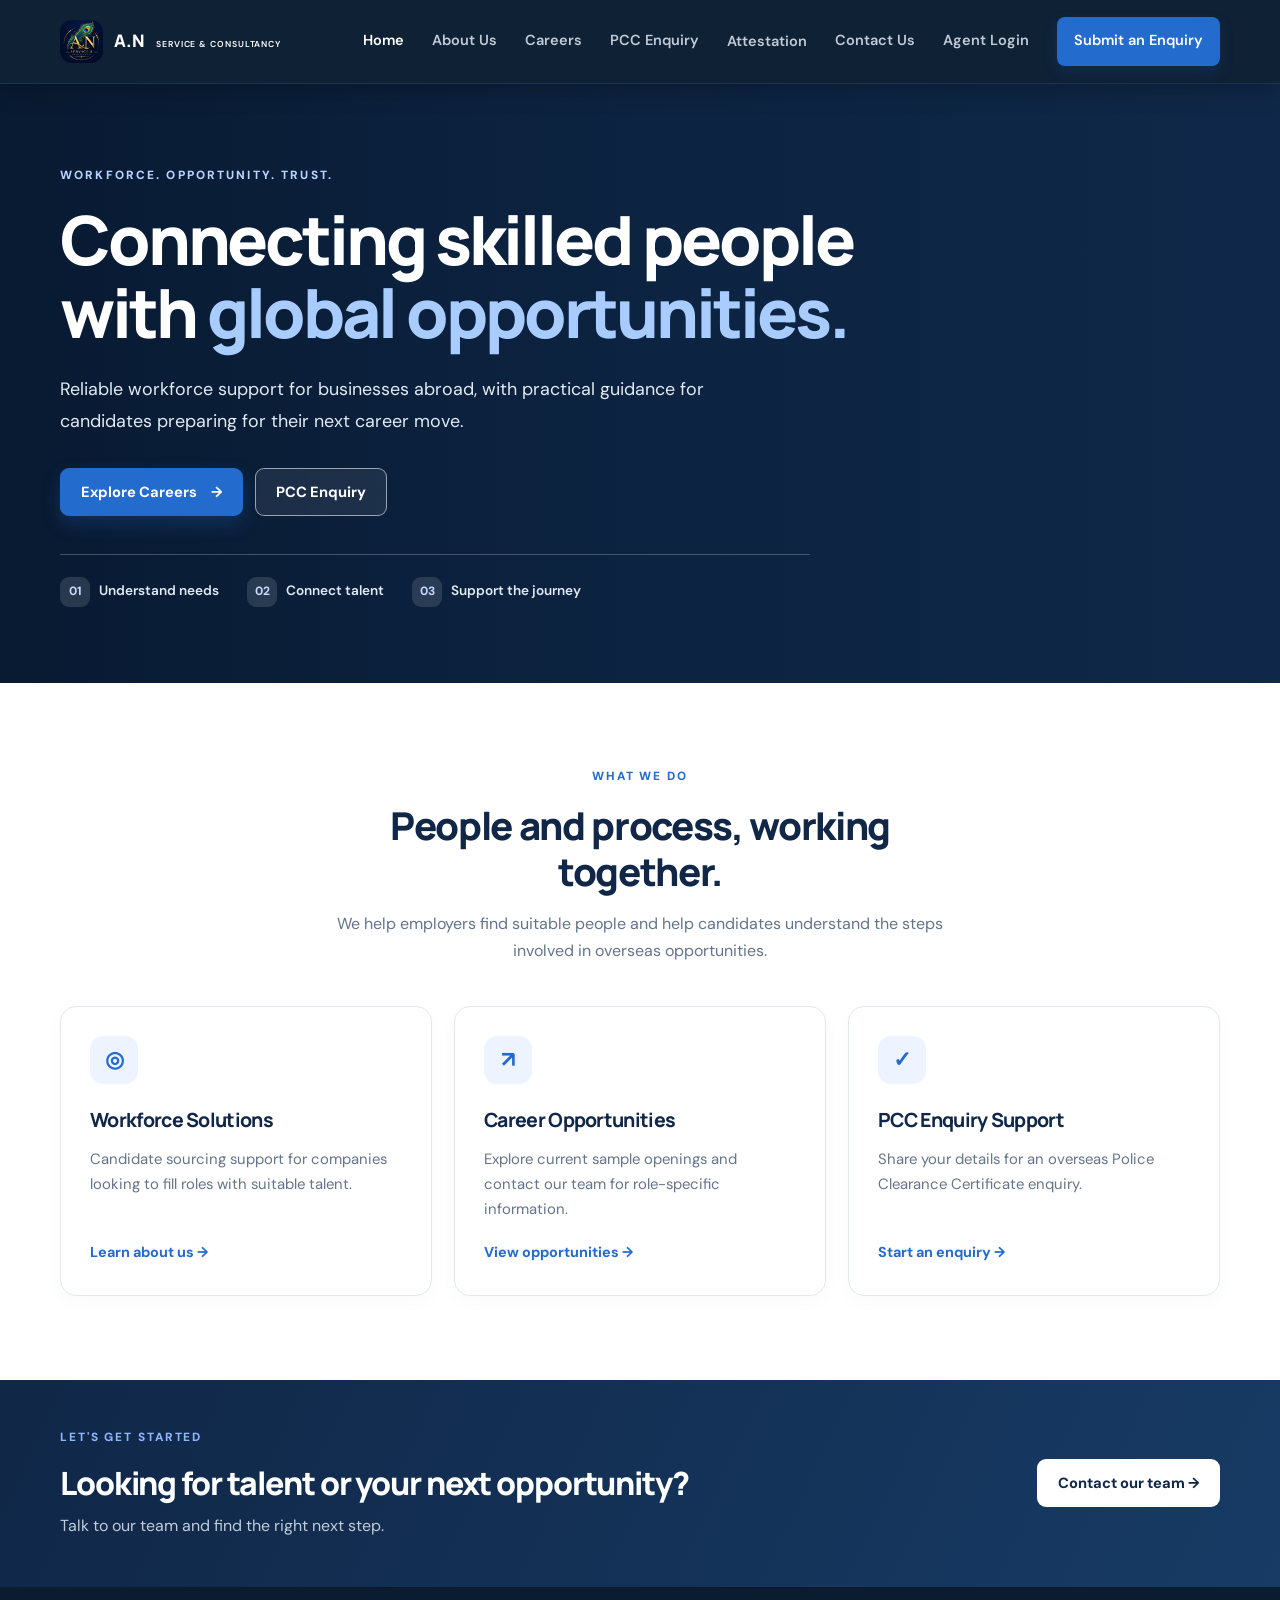
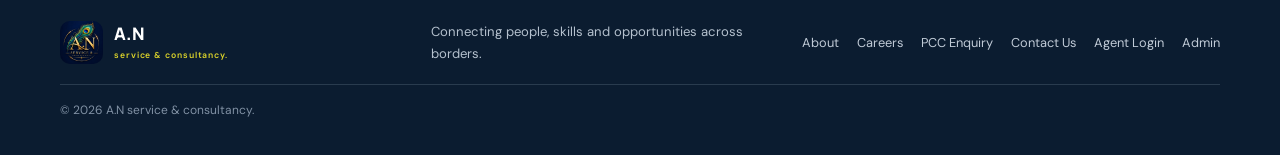
==== index.html @ 11114bfd "first commit for demo model" ====
<!DOCTYPE html>
<html lang="en">

<head>
  <meta charset="UTF-8">
  <meta name="viewport" content="width=device-width, initial-scale=1">
  <title>A.N Resources | Workforce Solutions</title>
  <link rel="stylesheet" href="css/style.css">
  <script src="js/script.js" defer></script>
</head>

<body>
  <header class="site-header">
    <div class="container nav-wrap">
      <a class="brand" href="index.html">
        <img class="brand-mark" src="css/logo.png" alt="A.N Resources logo">
        <span>A.N</span><span class="brand-sub">SERVICE &amp; CONSULTANCY</span>
      </a>
      <button class="menu-toggle" aria-label="Toggle navigation" aria-expanded="false">☰</button>
      <nav class="nav"><a class="active" href="index.html">Home</a><a href="about.html">About Us</a><a
          href="careers.html">Careers</a><a href="pcc.html">PCC Enquiry</a>
        <div class="nav-mega-wrap"><button class="nav-mega-trigger" type="button" aria-expanded="false">Attestation
            <!-- <span aria-hidden="true">⌄</span> -->
          </button>
          <div class="nav-mega" hidden>
            <div class="mega-feature">
              <p class="eyebrow">ATTESTATION</p>
              <h3>Certificate attestation</h3>
              <p>Find the right route for your certificate, destination country and document type.</p><a
                class="mega-cta" href="contact-us.html">Start my enquiry →</a>
            </div>
            <div class="mega-column">
              <h4>BY OFFICE</h4><a href="contact-us.html">HRD attestation<small>Educational certificates</small></a><a
                href="contact-us.html">Home attestation<small>Personal documents</small></a><a
                href="contact-us.html">SDM and notary<small>The other state route</small></a><a
                href="contact-us.html">MEA attestation<small>After the state step</small></a><a
                href="contact-us.html">Apostille<small>Apostille Convention countries</small></a><a
                href="contact-us.html">MOFA attestation<small>The last stamp, in the country</small></a><a
                href="contact-us.html">Equivalency and Saudi QVP<small>UAE, Oman, Saudi Arabia</small></a>
            </div>
            <div class="mega-column mega-countries">
              <h4>BY COUNTRY</h4>
              <div class="mega-country-grid"><a href="contact-us.html">🇦🇪 UAE</a><a href="contact-us.html">🇴🇲
                  Oman</a><a href="contact-us.html">🇶🇦 Qatar</a><a href="contact-us.html">🇲🇾 Malaysia</a><a
                  href="contact-us.html">🇰🇼 Kuwait</a><a href="contact-us.html">🇪🇬 Egypt</a><a
                  href="contact-us.html">🇧🇭 Bahrain</a><a href="contact-us.html">🇱🇾 Libya</a><a
                  href="contact-us.html">🇸🇦 Saudi Arabia</a><a href="contact-us.html">🇨🇳 China</a></div>
            </div>
            <div class="mega-column">
              <h4>BY DOCUMENT</h4><a href="contact-us.html">Marriage certificate<small>Spouse and family
                  visas</small></a><a href="contact-us.html">Birth certificate<small>Child’s visa or
                  school</small></a><a href="contact-us.html">Experience certificate<small>Jobs abroad, healthcare
                  too</small></a><a href="contact-us.html">Commercial documents<small>Chamber of Commerce
                  first</small></a>
              <h4 class="mega-subhead">EVERY OTHER COUNTRY</h4><a href="contact-us.html">Find the route for your
                country</a>
              <h4 class="mega-subhead">TRANSLATION</h4><a href="contact-us.html">Certified translation</a><a
                href="contact-us.html">Arabic translation</a><a href="contact-us.html">Malayalam translation</a>
            </div>
          </div>
        </div><a href="contact-us.html">Contact Us</a><a href="agent-login.html">Agent Login</a><a class="nav-cta"
          href="pcc.html">Submit an Enquiry</a>
      </nav>
    </div>
  </header>
  <main>
    <section class="hero hero-photo">
      <div class="container hero-photo-content">
        <p class="eyebrow">WORKFORCE. OPPORTUNITY. TRUST.</p>
        <h1>Connecting skilled people with <span>global opportunities.</span></h1>
        <p class="lead">Reliable workforce support for businesses abroad, with practical guidance for candidates
          preparing for their next career move.</p>
        <div class="hero-actions"><a class="btn btn-primary" href="careers.html">Explore Careers <span>→</span></a><a
            class="btn btn-glass" href="pcc.html">PCC Enquiry</a></div>
        <div class="hero-proof"><span><b>01</b> Understand needs</span><span><b>02</b> Connect
            talent</span><span><b>03</b> Support the journey</span></div>
      </div>
    </section>
    <section class="section">
      <div class="container">
        <div class="section-heading">
          <p class="eyebrow">WHAT WE DO</p>
          <h2>People and process, working together.</h2>
          <p>We help employers find suitable people and help candidates understand the steps involved in overseas
            opportunities.</p>
        </div>
        <div class="feature-grid">
          <article class="feature-card">
            <div class="feature-icon">◎</div>
            <h3>Workforce Solutions</h3>
            <p>Candidate sourcing support for companies looking to fill roles with suitable talent.</p><a
              href="about.html" class="text-link">Learn about us →</a>
          </article>
          <article class="feature-card">
            <div class="feature-icon">↗</div>
            <h3>Career Opportunities</h3>
            <p>Explore current sample openings and contact our team for role-specific information.</p><a
              href="careers.html" class="text-link">View opportunities →</a>
          </article>
          <article class="feature-card">
            <div class="feature-icon">✓</div>
            <h3>PCC Enquiry Support</h3>
            <p>Share your details for an overseas Police Clearance Certificate enquiry.</p><a href="pcc.html"
              class="text-link">Start an enquiry →</a>
          </article>
        </div>
      </div>
    </section>
    <section class="cta-band">
      <div class="container cta-content">
        <div>
          <p class="eyebrow">LET'S GET STARTED</p>
          <h2>Looking for talent or your next opportunity?</h2>
          <p>Talk to our team and find the right next step.</p>
        </div><a class="btn btn-light" href="careers.html">Contact our team →</a>
      </div>
    </section>
  </main>
  <footer class="footer">
    <div class="container footer-grid">
      <a class="brand footer-brand" href="index.html">
        <img class="brand-mark" src="css/logo.png" alt="A.N Resources logo">
        <span>A.N<span class="brand-sub">service &amp; consultancy.</span></span>
      </a>
      <p>Connecting people, skills and opportunities across borders.</p>
      <div class="footer-links"><a href="about.html">About</a><a href="careers.html">Careers</a><a href="pcc.html">PCC
          Enquiry</a><a href="contact-us.html">Contact Us</a><a href="agent-login.html">Agent Login</a><a
          href="admin-login.html">Admin</a></div><small>© <span class="year"></span> A.N service &amp; consultancy.
      </small>
    </div>
  </footer>
</body>

</html>
---- css/style.css ----
@import url('https://fonts.googleapis.com/css2?family=DM+Sans:wght@400;500;600;700&family=Manrope:wght@400;500;600;700;800&display=swap');
    :root{--navy:#142b45;--blue:#2463eb;--blue-dark:#1749b6;--teal:#1d9c91;--ink:#182b40;--muted:#64748b;--line:#e2e8f0;--soft:#f5f8fc;--white:#fff;--shadow:0 18px 50px rgba(20,43,69,.08)}
    *{box-sizing:border-box}html{scroll-behavior:smooth}body{margin:0;font-family:'DM Sans',sans-serif;color:var(--ink);line-height:1.65;background:#fff}h1,h2,h3{font-family:Manrope,sans-serif;line-height:1.2;letter-spacing:-.035em;color:var(--navy);margin:0 0 16px}h1{font-size:clamp(2.5rem,5vw,4.25rem);font-weight:800}h2{font-size:clamp(1.8rem,3vw,2.65rem);font-weight:800}h3{font-size:1.22rem;font-weight:750}p{margin:0 0 16px}.container{width:min(1160px,calc(100% - 48px));margin:0 auto}.site-header{height:84px;border-bottom:1px solid #edf1f6;background:rgba(255,255,255,.96);position:sticky;top:0;z-index:20;backdrop-filter:blur(12px)}.nav-wrap{height:100%;display:flex;align-items:center;justify-content:space-between;gap:28px}.brand{display:flex;align-items:center;gap:11px;text-decoration:none;color:var(--navy);font-family:Manrope,sans-serif;font-size:1.08rem;font-weight:800;line-height:1.2;white-space:nowrap}.brand-mark{display:grid;place-items:center;width:43px;height:43px;background:var(--navy);color:#fff;border-radius:12px;font-size:.95rem;letter-spacing:-.05em}.brand-sub{display:block;font:600 .54rem 'DM Sans',sans-serif;letter-spacing:.105em;color:#ded52a;margin-top:4px}.nav{display:flex;align-items:center;gap:28px}.nav a,.back-link{font-size:.91rem;text-decoration:none;color:#526277;font-weight:600;transition:.2s}.nav a:hover,.nav a.active,.back-link:hover{color:var(--blue)}.nav .nav-cta{background:var(--blue);color:#fff;padding:12px 17px;border-radius:8px}.nav .nav-cta:hover{background:var(--blue-dark);color:#fff}.menu-toggle{display:none;border:0;background:transparent;font-size:1.6rem;color:var(--navy)}.hero{padding:78px 0 84px;background:radial-gradient(ellipse at 90% 15%,#e9f1ff 0,transparent 33%),linear-gradient(180deg,#fbfdff,#fff)}.hero-grid{display:grid;grid-template-columns:1.05fr .95fr;align-items:center;gap:65px}.eyebrow{color:var(--blue);font-size:.74rem;letter-spacing:.16em;font-weight:800;margin:0 0 17px}.hero h1 span{color:var(--blue)}.lead{font-size:1.12rem;line-height:1.8;color:#627286;max-width:610px}.hero-actions{display:flex;gap:12px;flex-wrap:wrap;margin:29px 0 35px}.btn{display:inline-flex;align-items:center;justify-content:center;gap:14px;padding:13px 20px;border:1px solid transparent;border-radius:8px;font:700 .92rem 'DM Sans',sans-serif;text-decoration:none;cursor:pointer;transition:transform .2s,background .2s}.btn:hover{transform:translateY(-2px)}.btn-primary{background:var(--blue);color:#fff;box-shadow:0 7px 16px #2463eb2b}.btn-primary:hover{background:var(--blue-dark)}.btn-outline{background:#fff;border-color:#d5dfeb;color:var(--navy)}.btn-outline:hover{border-color:var(--blue);color:var(--blue)}.btn-light{background:#fff;color:var(--navy)}.btn-small{padding:10px 13px;font-size:.83rem;white-space:nowrap}.btn-full{width:100%;margin-top:8px}.trust-row{display:flex;gap:28px;border-top:1px solid var(--line);padding-top:22px}.trust-row div{display:flex;flex-direction:column}.trust-row strong{font-size:.9rem;color:var(--navy)}.trust-row small{font-size:.78rem;color:#8794a5}.hero-art{position:relative;min-height:420px;display:grid;place-items:center;background:linear-gradient(135deg,#e9f0fb,#f5f8ff);border-radius:28px;overflow:hidden}.hero-art:before,.hero-art:after{content:"";position:absolute;border:1px solid #d2dff1;border-radius:50%;width:420px;height:420px}.hero-art:after{width:310px;height:310px}.card-main{position:relative;z-index:1;background:#fff;border:1px solid #ffffffb8;border-radius:18px;box-shadow:0 25px 70px #193c681a;width:min(330px,80%);padding:29px}.art-icon{display:grid;place-items:center;width:43px;height:43px;background:#e9f0ff;color:var(--blue);border-radius:12px;font-size:1.5rem;margin-bottom:27px}.card-main h2{font-size:1.65rem}.card-main p:not(.eyebrow){color:var(--muted);font-size:.9rem}.art-line{height:1px;background:var(--line);margin:22px 0}.art-stats{display:grid;grid-template-columns:repeat(3,1fr);gap:10px}.art-stats div{display:flex;flex-direction:column}.art-stats strong{font-size:1.05rem;color:var(--blue)}.art-stats small{font-size:.66rem;color:var(--muted);line-height:1.35}.floating-tag{position:absolute;z-index:2;bottom:38px;right:12px;background:#fff;padding:12px 16px;border-radius:10px;box-shadow:var(--shadow);font-size:.78rem;font-weight:700}.dot{display:inline-block;width:8px;height:8px;background:var(--teal);border-radius:50%;margin-right:7px}.section{padding:84px 0}.section-heading{text-align:center;max-width:660px;margin:0 auto 42px}.section-heading>p:last-child{color:var(--muted)}.feature-grid{display:grid;grid-template-columns:repeat(3,1fr);gap:22px}.feature-card{padding:29px;border:1px solid var(--line);border-radius:15px;background:#fff;transition:.25s}.feature-card:hover{transform:translateY(-4px);box-shadow:var(--shadow);border-color:#c9d8f2}.feature-icon{display:grid;place-items:center;width:48px;height:48px;border-radius:13px;background:#edf3ff;color:var(--blue);font-size:1.4rem;font-weight:700;margin-bottom:24px}.feature-card p{font-size:.93rem;color:var(--muted);min-height:76px}.text-link{color:var(--blue);font-size:.9rem;text-decoration:none;font-weight:700}.text-link:hover{text-decoration:underline}.cta-band{background:var(--navy);padding:48px 0;color:#fff}.cta-content{display:flex;align-items:center;justify-content:space-between;gap:30px}.cta-band h2{color:#fff;font-size:2rem;margin-bottom:10px}.cta-band p:not(.eyebrow){color:#c0ccda;margin-bottom:0}.cta-band .eyebrow{color:#8eb5ff}.footer{background:#0f2135;color:#b5c1ce;padding:34px 0}.footer-grid{display:grid;grid-template-columns:1fr 1fr auto;gap:20px;align-items:center}.footer-brand{color:#fff}.footer-brand .brand-sub{color:#ded52a}.footer-grid>p{font-size:.82rem;margin:0}.footer-links{display:flex;gap:18px}.footer-links a{font-size:.8rem;text-decoration:none;color:#c1cbd7}.footer-links a:hover{color:#fff}.footer-grid>small{grid-column:1/-1;border-top:1px solid #293b4e;padding-top:16px;font-size:.75rem;color:#8191a4}.page-hero{padding:68px 0 64px;background:linear-gradient(120deg,#f4f8ff,#fbfdff);border-bottom:1px solid #edf2f8}.page-hero h1{font-size:clamp(2.4rem,4vw,3.5rem);max-width:850px}.page-hero .lead{max-width:760px}.split-section{display:grid;grid-template-columns:.8fr 1.2fr;gap:80px;align-items:start}.split-section>div:last-child{color:var(--muted);font-size:1.03rem}.soft-bg{background:var(--soft)}.jobs-heading{display:flex;align-items:end;justify-content:space-between;gap:20px;margin-bottom:25px}.jobs-heading h2{margin-bottom:0}.muted{color:var(--muted)}.jobs-list{display:grid;gap:16px}.job-card{display:grid;grid-template-columns:58px 1fr auto;gap:22px;align-items:center;border:1px solid var(--line);border-radius:14px;padding:23px 25px}.job-symbol{display:grid;place-items:center;width:52px;height:52px;background:#edf3ff;border-radius:13px;color:var(--blue);font-size:1.4rem}.job-type{font-size:.69rem;font-weight:800;letter-spacing:.12em;color:var(--blue)}.job-info h3{margin:5px 0 8px}.job-info p{font-size:.9rem;color:var(--muted);margin-bottom:11px}.job-meta{display:flex;gap:18px;flex-wrap:wrap;font-size:.78rem;color:#77869a}.notice{background:#fff9e9;border:1px solid #f4e3b6;color:#79622b;border-radius:9px;padding:14px 17px;font-size:.85rem;margin-top:24px}.form-layout{display:grid;grid-template-columns:.72fr 1.28fr;gap:42px;align-items:start}.form-aside{padding:14px 8px 0 0}.form-aside h2{font-size:2rem}.form-aside>p:not(.eyebrow){color:var(--muted)}.aside-note{display:flex;gap:12px;background:#eef5ff;border-radius:10px;padding:15px;margin:27px 0}.aside-note>span{display:grid;place-items:center;flex:0 0 24px;height:24px;border-radius:50%;background:#d8e7ff;color:var(--blue);font-weight:800}.aside-note p{font-size:.82rem;color:#506a8a;margin:0}.aside-contact{display:flex;flex-direction:column;gap:5px;border-top:1px solid var(--line);padding-top:24px}.aside-contact small{font-size:.72rem;color:#8996a7}.aside-contact strong{color:var(--navy)}.aside-contact a{color:var(--blue);text-decoration:none;font-weight:700}.pcc-form,.login-card{background:#fff;border:1px solid var(--line);border-radius:16px;padding:30px;box-shadow:var(--shadow)}.form-title{padding-bottom:22px;border-bottom:1px solid var(--line);margin-bottom:24px}.form-title h2{font-size:1.65rem;margin-bottom:8px}.form-title p{color:var(--muted);margin:0;font-size:.9rem}.form-grid{display:grid;grid-template-columns:1fr 1fr;gap:21px 18px}.field{display:flex;flex-direction:column;gap:8px}.field.full{grid-column:1/-1}.field label{font-size:.84rem;font-weight:700;color:#30445c}.field input:not([type=radio]):not([type=checkbox]),.field select,.table-toolbar input{width:100%;padding:12px 13px;border:1px solid #dbe3ed;border-radius:8px;background:#fff;font:400 .9rem 'DM Sans',sans-serif;color:var(--ink);outline:none}.field input:focus,.field select:focus,.table-toolbar input:focus{border-color:var(--blue);box-shadow:0 0 0 3px #2463eb18}.field input::placeholder{color:#a2adbb}.radio-row{display:flex;gap:22px;padding:7px 0}.radio-label{display:flex;align-items:center;gap:8px;font-weight:500!important}.radio-label input,.check-label input{accent-color:var(--blue);width:16px;height:16px}.check-label{display:flex;align-items:flex-start;gap:10px;font-weight:500!important;line-height:1.5}.check-label input{flex:0 0 auto;margin-top:3px}.form-footer{border-top:1px solid var(--line);margin-top:26px;padding-top:22px;display:flex;align-items:center;justify-content:space-between;gap:20px}.form-footer p{font-size:.76rem;color:var(--muted);max-width:300px;margin:0}.form-message{margin-top:15px;font-size:.88rem;font-weight:700}.form-message.success{color:#147d61}.form-message.error{color:#b42318}.admin-page{background:#f6f8fc;min-height:100vh}.login-wrap{min-height:calc(100vh - 170px);display:grid;place-items:center;padding:48px 24px}.login-card{width:min(440px,100%);padding:35px}.login-icon{display:grid;place-items:center;width:50px;height:50px;background:#eaf1ff;color:var(--blue);border-radius:14px;font-size:1.5rem;margin-bottom:23px}.login-card h1{font-size:2rem;margin-bottom:8px}.login-card>.muted{font-size:.9rem;margin-bottom:25px}.login-card .field{margin-bottom:18px}.demo-credentials{margin-top:22px;padding:14px;background:#f5f8fc;border-radius:8px;font-size:.82rem;color:#53647a}.demo-credentials p{font-size:.75rem;margin:8px 0 0}.login-error{color:#b42318;font-size:.85rem}.dashboard-actions{display:flex;align-items:center;gap:20px}.dashboard-title{display:flex;justify-content:space-between;align-items:center;gap:20px;margin-bottom:28px}.dashboard-title h1{font-size:2.4rem;margin-bottom:8px}.dashboard-title p{margin-bottom:0}.stats-grid{display:grid;grid-template-columns:repeat(3,1fr);gap:17px;margin-bottom:25px}.stat-card{padding:22px;background:#fff;border:1px solid var(--line);border-radius:12px;display:flex;flex-direction:column;gap:7px}.stat-card span{font-size:.83rem;color:var(--muted)}.stat-card strong{font:800 2rem Manrope,sans-serif;color:var(--navy)}.table-card{background:#fff;border:1px solid var(--line);border-radius:13px;overflow:hidden}.table-toolbar{display:flex;justify-content:space-between;align-items:center;gap:20px;padding:20px 22px;border-bottom:1px solid var(--line)}.table-toolbar h2{font-size:1.2rem;margin:0}.table-toolbar input{max-width:310px}.table-scroll{overflow-x:auto}table{width:100%;border-collapse:collapse;white-space:nowrap}th,td{text-align:left;padding:14px 16px;border-bottom:1px solid #edf1f6;font-size:.8rem}th{background:#f8fafc;color:#63748a;font-size:.72rem;text-transform:uppercase;letter-spacing:.05em}td{color:#41536a}td strong{display:block;color:var(--navy)}td small{color:#8794a5}.status-pill{display:inline-block;border-radius:30px;padding:4px 9px;font-size:.72rem;font-weight:700;background:#eef8f4;color:#16805f}.status-pill.yes{background:#fff2e8;color:#a44c13}.empty-state{text-align:center;padding:45px 20px}.empty-state>div{font-size:2rem;color:#91a1b5}.empty-state h3{margin:8px 0}.empty-state p{font-size:.86rem;color:var(--muted)}.modal-backdrop{position:fixed;inset:0;z-index:50;background:#10253c80;display:grid;place-items:center;padding:20px}.modal-backdrop[hidden]{display:none}.detail-modal{width:min(600px,100%);max-height:85vh;overflow:auto;background:#fff;border-radius:15px;padding:25px;box-shadow:var(--shadow)}.modal-heading{display:flex;justify-content:space-between;align-items:center;border-bottom:1px solid var(--line);padding-bottom:17px}.modal-heading h2{font-size:1.35rem;margin:0}.icon-button{border:0;background:#f0f4f9;border-radius:8px;width:34px;height:34px;font-size:1.5rem;cursor:pointer}.detail-grid{display:grid;grid-template-columns:1fr 1fr;gap:16px;padding-top:20px}.detail-item small{display:block;color:#8491a3;font-size:.72rem;margin-bottom:4px}.detail-item strong{font-size:.9rem;overflow-wrap:anywhere}.empty-hidden{display:none}.admin-page .footer{padding:22px 0}.admin-page .footer-grid{display:block}.admin-page .footer-grid small{border:0;padding:0}.dashboard-page{background:#f6f8fc}.dashboard-page .section{padding:42px 0}.dashboard-page .notice{margin-bottom:0}.dashboard-page .footer-grid{display:block}.dashboard-page .footer-grid small{border:0;padding:0}
    @media(max-width:900px){.nav{gap:16px}.nav a{font-size:.83rem}.hero-grid{gap:30px}.trust-row{gap:16px}.form-layout{gap:25px}.footer-grid{grid-template-columns:1fr 1fr}.footer-links{grid-column:1/-1}.split-section{gap:35px}}
    @media(max-width:700px){.container{width:min(100% - 32px,560px)}.site-header{height:72px}.brand{font-size:.98rem}.brand-mark{width:39px;height:39px}.menu-toggle{display:block}.nav{display:none;position:absolute;top:71px;left:0;right:0;background:#fff;padding:16px 24px 22px;border-bottom:1px solid var(--line);box-shadow:0 12px 18px #142b4510;flex-direction:column;align-items:stretch;gap:0}.nav.open{display:flex}.nav a{padding:12px 4px}.nav .nav-cta{text-align:center;margin-top:8px}.hero{padding:52px 0}.hero-grid{grid-template-columns:1fr}.hero-art{min-height:380px}.hero h1{font-size:2.65rem}.trust-row{justify-content:space-between;gap:10px}.trust-row strong{font-size:.78rem}.trust-row small{font-size:.68rem}.section{padding:58px 0}.feature-grid{grid-template-columns:1fr}.feature-card p{min-height:0}.cta-content{align-items:flex-start;flex-direction:column}.cta-band h2{font-size:1.7rem}.footer-grid{grid-template-columns:1fr;gap:15px}.footer-links{grid-column:auto;flex-wrap:wrap}.footer-grid>small{grid-column:auto}.page-hero{padding:48px 0}.page-hero h1{font-size:2.45rem}.split-section{grid-template-columns:1fr;gap:12px}.jobs-heading{align-items:flex-start;flex-direction:column}.job-card{grid-template-columns:46px 1fr;gap:15px;padding:18px}.job-symbol{width:44px;height:44px}.job-card>.btn{grid-column:2;justify-self:start}.job-meta{gap:7px;flex-direction:column}.form-layout{grid-template-columns:1fr}.form-aside{padding:0}.pcc-form{padding:22px}.form-grid{grid-template-columns:1fr}.field.full{grid-column:auto}.form-footer{align-items:stretch;flex-direction:column}.form-footer .btn{width:100%}.dashboard-title{align-items:flex-start;flex-direction:column}.dashboard-title h1{font-size:2rem}.stats-grid{grid-template-columns:1fr}.table-toolbar{align-items:stretch;flex-direction:column}.table-toolbar input{max-width:none}.dashboard-actions{gap:10px}.detail-grid{grid-template-columns:1fr 1fr}}

    /* GulfBridge visual refresh: premium global recruitment theme */
    :root{--navy:#102747;--blue:#246bce;--blue-dark:#1855a8;--teal:#1b9a8b;--ink:#1b2d42;--muted:#64748b;--line:#e1e8f0;--soft:#f4f7fb;--shadow:0 18px 48px rgba(16,39,71,.09)}
    body{background:#fff;color:var(--ink)}
    .site-header{background:rgba(255,255,255,.97);box-shadow:0 5px 22px rgba(16,39,71,.035)}
    .brand-mark{background:linear-gradient(145deg,#102747,#1b4779);border-radius:11px;box-shadow:0 5px 12px rgba(16,39,71,.14)}
    .nav .nav-cta{box-shadow:0 6px 15px rgba(36,107,206,.16)}
    .btn{border-radius:9px}
    .btn-primary{background:var(--blue);box-shadow:0 8px 18px rgba(36,107,206,.24)}
    .btn-primary:hover{background:var(--blue-dark)}
    /* Home hero: photo only on the homepage, with a readable navy overlay */
    .hero-photo{position:relative;isolation:isolate;overflow:hidden;min-height:590px;display:flex;align-items:center;padding:82px 0 76px;background:#102747 url('https://images.unsplash.com/photo-1512453979798-5ea266f8880c?auto=format&fit=crop&w=2200&q=88') center 46%/cover no-repeat}
    .hero-photo:before{content:"";position:absolute;inset:0;z-index:-1;background:linear-gradient(90deg,rgba(8,25,48,.92) 0%,rgba(11,34,63,.82) 48%,rgba(13,42,76,.36) 100%)}
    .hero-photo-content{position:relative;z-index:1;max-width:1160px;color:#fff}
    .hero-photo .eyebrow{color:#b9d5ff;letter-spacing:.18em}
    .hero-photo h1{color:#fff;max-width:800px;font-size:clamp(2.8rem,5.3vw,4.6rem);line-height:1.08;letter-spacing:-.045em;margin-bottom:24px}
    .hero-photo h1 span{color:#a9ccff}
    .hero-photo .lead{color:#e2eaf5;max-width:670px;font-size:1.12rem}
    .hero-photo .hero-actions{margin:30px 0 38px}
    .btn-glass{background:rgba(255,255,255,.08);border-color:rgba(255,255,255,.55);color:#fff;backdrop-filter:blur(8px)}
    .btn-glass:hover{background:rgba(255,255,255,.16);color:#fff;border-color:#fff}
    .hero-proof{display:flex;gap:28px;flex-wrap:wrap;padding-top:22px;border-top:1px solid rgba(255,255,255,.23);max-width:750px}
    .hero-proof span{display:flex;align-items:center;gap:9px;color:#e2eaf5;font-size:.85rem;font-weight:600}
    .hero-proof b{display:grid;place-items:center;width:30px;height:30px;border-radius:9px;background:rgba(255,255,255,.13);color:#c6dcff;font-size:.75rem}
    /* Internal page banners remain calm and high contrast */
    .page-hero{background:linear-gradient(135deg,#f4f7fb 0%,#edf3fb 100%);border-bottom:1px solid #e6edf5}
    /* .page-hero:after{content:"";display:block;width:64px;height:4px;margin:25px auto 0 0;border-radius:99px} */
    .page-hero .lead{color:#5f6f83}
    /* About page image-led section */
    .about-intro{display:grid;grid-template-columns:1fr 1fr;align-items:center;gap:64px}
    .about-photo-wrap{position:relative;min-height:380px;border-radius:20px;overflow:hidden;background:linear-gradient(135deg,#dbe7f7,#edf3fb);box-shadow:var(--shadow)}
    .about-photo{display:block;width:100%;height:420px;object-fit:cover}
    .photo-caption{position:absolute;left:18px;right:18px;bottom:18px;display:flex;flex-direction:column;gap:2px;padding:16px 18px;border:1px solid rgba(255,255,255,.5);border-radius:12px;background:rgba(16,39,71,.86);color:#fff;backdrop-filter:blur(10px)}
    .photo-caption strong{font:700 1.08rem Manrope,sans-serif}.photo-caption span{font-size:.83rem;color:#d8e5f5}
    .about-copy>p:not(.eyebrow){color:var(--muted)}
    .about-copy h2{max-width:480px}
    /* Soft section rhythm and crisp white cards */
    .soft-bg{background:linear-gradient(180deg,#f4f7fb,#f8fafd)}
    .feature-card{border-radius:16px;box-shadow:0 6px 20px rgba(16,39,71,.025)}
    .feature-card:hover{box-shadow:0 18px 38px rgba(16,39,71,.09)}
    .cta-band{background:linear-gradient(115deg,#102747,#173b65)}
    .footer{background:#0b1c30}
    /* Careers contact panel: preserve the original 3-column job-card alignment */
    .job-card{grid-template-columns:58px minmax(0,1fr) auto;align-items:center;background:#fff;box-shadow:0 5px 18px rgba(16,39,71,.025);transition:border-color .2s,box-shadow .2s}
    .job-card:hover{border-color:#cad8e8;box-shadow:0 10px 25px rgba(16,39,71,.055)}
    .job-info{min-width:0}
    .contact-toggle{cursor:pointer;align-self:center;font:700 .83rem 'DM Sans',sans-serif}
    .job-contact-panel{grid-column:1/-1;width:100%;min-width:0;margin:0;padding:19px 21px;background:#f4f7fb;border:1px solid #dce6f2;border-radius:12px;box-sizing:border-box;animation:contactReveal .22s ease}
    .job-contact-panel[hidden]{display:none}
    .job-contact-panel h4{margin:0 0 10px;color:var(--navy);font:750 1rem Manrope,sans-serif}
    .job-contact-panel p{margin:7px 0;font-size:.88rem;color:#4f6075;overflow-wrap:anywhere}
    .job-contact-panel a{color:var(--blue);font-weight:600;text-decoration:none}
    .job-contact-panel a:hover{text-decoration:underline}
    @keyframes contactReveal{from{opacity:0;transform:translateY(-4px)}to{opacity:1;transform:translateY(0)}}
    /* PCC: keep the form quiet, readable and privacy-focused */
    .pcc-section{background:#f6f8fc}
    .pcc-form{box-shadow:0 16px 45px rgba(16,39,71,.07);border-radius:18px}
    .form-aside{position:relative}
    .aside-note{border:1px solid #dbe8f8;background:#eef5ff}
    .field input:not([type=radio]):not([type=checkbox]),.field select{min-height:46px}
    /* Admin and dashboard retain the same polished light surfaces */
    .login-card,.dashboard-page .stat-card,.dashboard-page .table-wrap{border-radius:16px;box-shadow:0 10px 32px rgba(16,39,71,.05)}
    :focus-visible{outline:3px solid rgba(36,107,206,.38);outline-offset:3px}
    @media(max-width:900px){.about-intro{gap:32px}.hero-photo{min-height:550px}.hero-proof{gap:14px}}
    @media(max-width:700px){.hero-photo{min-height:auto;padding:62px 0 56px;background-position:58% center}.hero-photo:before{background:linear-gradient(90deg,rgba(8,25,48,.92),rgba(11,34,63,.75))}.hero-photo h1{font-size:2.65rem}.hero-proof{display:grid;grid-template-columns:1fr;gap:10px}.about-intro{grid-template-columns:1fr;gap:30px}.about-photo-wrap{min-height:290px}.about-photo{height:310px}.job-card{grid-template-columns:46px minmax(0,1fr);gap:14px;padding:18px}.job-card>.contact-toggle{grid-column:2;justify-self:start;align-self:start}.job-contact-panel{grid-column:1/-1;padding:16px}.page-hero:after{margin-top:20px}}
    @media(prefers-reduced-motion:reduce){html{scroll-behavior:auto}*,*::before,*::after{animation-duration:.01ms!important;transition-duration:.01ms!important}}
    /*Admin login page*/
    .admin-login{background:#102747 url('https://images.unsplash.com/photo-1512453979798-5ea266f8880c?auto=format&fit=crop&w=2200&q=88') center 46%/cover no-repeat}

    /* Functional dashboard tabs: PCC and Agent enquiry views */
    .dashboard-tabs{display:flex;gap:8px;flex-wrap:wrap;margin:0 0 26px;padding:6px;background:#eaf0f8;border:1px solid #dce5f0;border-radius:12px;width:fit-content;max-width:100%}
    .dashboard-tab{appearance:none;border:1px solid transparent;border-radius:8px;background:transparent;color:#53647a;padding:11px 17px;font:700 .9rem 'DM Sans',sans-serif;cursor:pointer;transition:background .18s,color .18s,box-shadow .18s}
    .dashboard-tab:hover{background:#f8fbff;color:#17345b}
    .dashboard-tab.active{background:#fff;color:#102747;border-color:#dce5f0;box-shadow:0 3px 9px rgba(16,39,71,.08)}
    .dashboard-tab[aria-selected="true"]{font-weight:800}
    .dashboard-view[hidden]{display:none!important}
    .dashboard-view{min-width:0}
    .sub-dashboard-title{margin-top:4px}
    .referral-form{margin-top:18px}
    .referral-form .form-title{margin-bottom:22px}
    .referral-form .form-footer{margin-top:24px}
    @media(max-width:520px){.dashboard-tabs{width:100%}.dashboard-tab{flex:1;padding:10px 9px;font-size:.82rem}.detail-grid{grid-template-columns:1fr}}

    /* Admin job-profile manager */
    .admin-job-form{margin:0 0 28px}
    .admin-job-form textarea,.field textarea{width:100%;min-height:120px;padding:12px 13px;border:1px solid #dbe3ed;border-radius:8px;background:#fff;font:400 .9rem 'DM Sans',sans-serif;color:var(--ink);resize:vertical;outline:none}
    .admin-job-form textarea:focus,.field textarea:focus{border-color:var(--blue);box-shadow:0 0 0 3px #2463eb18}
    .benefits-checks{display:grid;grid-template-columns:repeat(3,minmax(0,1fr));gap:12px 16px;padding:13px 15px;border:1px solid var(--line);border-radius:10px;background:#fbfcfe}
    .benefits-checks .check-label{align-items:center;font-size:.84rem}
    .jobs-admin-list{margin-top:26px}
    .jobs-admin-list .empty-state.empty-hidden{display:none}
    .managed-jobs-list{display:grid;gap:16px;margin:0 0 18px}
    .managed-job-card{grid-template-columns:58px minmax(0,1fr);align-items:start}
    .managed-job-card .job-info p{margin-bottom:9px}
    .managed-job-card .job-info h3{margin-bottom:12px}
    .managed-job-salary{color:var(--navy)}
    .managed-job-card .job-meta{margin-top:12px;padding-top:10px;border-top:1px solid #edf1f6}
    @media(max-width:700px){.benefits-checks{grid-template-columns:1fr 1fr}.managed-job-card{grid-template-columns:44px minmax(0,1fr)}}
    @media(max-width:420px){.benefits-checks{grid-template-columns:1fr}}


    /* Careers page: responsive 3-column cards and right-side job details drawer */
    .jobs-list,.managed-jobs-list{display:grid;grid-template-columns:repeat(3,minmax(0,1fr));gap:22px;align-items:stretch}
    .job-card{display:flex;flex-direction:column;align-items:stretch;gap:15px;min-width:0;height:100%;padding:24px;background:#fff;border:1px solid var(--line);border-radius:16px;box-shadow:0 5px 18px rgba(16,39,71,.035);transition:transform .2s,border-color .2s,box-shadow .2s}
    .job-card:hover{transform:translateY(-3px);border-color:#c7d7ee;box-shadow:0 14px 30px rgba(16,39,71,.08)}
    .job-card .job-symbol{width:48px;height:48px;flex:0 0 auto}
    .job-card .job-info{width:100%;flex:1;min-width:0}
    .job-card .job-info h3{margin:7px 0 10px;font-size:1.16rem}
    .job-card .job-info p{font-size:.88rem;line-height:1.65}
    .job-card .job-meta{display:flex;gap:8px;flex-direction:column;margin-top:13px;padding-top:12px;border-top:1px solid #edf1f6;font-size:.78rem}
    .job-card .view-job-btn{width:100%;margin-top:auto}
    .job-card .job-contact-panel,.job-card .job-full-details{display:none!important}
    .managed-jobs-list:empty{display:none}
    .job-drawer-backdrop{position:fixed;inset:0;z-index:90;background:rgba(8,22,40,.5);opacity:0;transition:opacity .22s}
    .job-drawer-backdrop[hidden]{display:none}
    .job-drawer-backdrop.visible{opacity:1}
    .job-drawer{position:fixed;z-index:91;top:0;right:0;width:min(520px,100%);height:100dvh;background:#fff;box-shadow:-20px 0 55px rgba(9,25,45,.18);transform:translateX(105%);transition:transform .24s ease;display:flex;flex-direction:column;outline:none}
    .job-drawer.open{transform:translateX(0)}
    .job-drawer-header{display:flex;align-items:flex-start;justify-content:space-between;gap:18px;padding:27px 28px 20px;border-bottom:1px solid var(--line);background:#f8faff}
    .job-drawer-header .eyebrow{margin-bottom:8px}
    .job-drawer-header h2{font-size:1.55rem;margin:0;overflow-wrap:anywhere}
    .job-drawer-content{overflow:auto;padding:25px 28px 35px}
    .job-drawer-content .job-info{display:block!important}
    .job-drawer-content .job-info h3{display:none}
    .job-drawer-content .job-info p{font-size:.94rem;color:#526277;line-height:1.75}
    .job-drawer-content .job-meta{display:flex;flex-direction:column;gap:8px;margin:15px 0;padding:14px 0;border-top:1px solid var(--line);border-bottom:1px solid var(--line)}
    .job-drawer-extra{margin-top:20px;padding:18px;background:#f5f8fc;border:1px solid #e1e9f3;border-radius:12px}
    .job-drawer-extra p{margin:0 0 12px;font-size:.9rem;color:#526277;line-height:1.7}
    .job-drawer-extra p:last-child{margin-bottom:0}
    .job-drawer-contact{margin-top:22px;padding-top:20px;border-top:1px solid var(--line)}
    .job-drawer-contact h3{font-size:1.05rem;margin-bottom:12px}
    .job-drawer-contact p{font-size:.9rem;color:#526277;margin:8px 0;overflow-wrap:anywhere}
    .job-drawer-contact a{color:var(--blue);font-weight:650;text-decoration:none}
    .job-drawer-contact a:hover{text-decoration:underline}
    body.job-drawer-open{overflow:hidden}
    @media(max-width:980px){.jobs-list,.managed-jobs-list{grid-template-columns:repeat(2,minmax(0,1fr))}}
    @media(max-width:700px){.jobs-list,.managed-jobs-list{grid-template-columns:1fr;gap:16px}.job-card{padding:21px}.job-drawer-header{padding:22px 20px 17px}.job-drawer-content{padding:21px 20px 30px}}


    /* Careers search */
    .job-search{max-width:660px;margin:0 0 26px;background:#fff;border:1px solid var(--line);border-radius:14px;padding:20px 22px;box-shadow:0 5px 18px rgba(16,39,71,.035)}
    .job-search>label{display:block;font-weight:800;color:var(--navy);font-size:.9rem;margin-bottom:9px}
    .job-search-control{display:flex;align-items:center;gap:10px}
    .job-search-control>span{font-size:1.7rem;line-height:1;color:var(--blue)}
    .job-search-control input{flex:1;min-width:0;border:1px solid #dbe3ed;border-radius:8px;padding:13px 14px;font:400 .95rem 'DM Sans',sans-serif;outline:none}
    .job-search-control input:focus{border-color:var(--blue);box-shadow:0 0 0 3px #2463eb18}
    .job-search-hint{font-size:.78rem;color:var(--muted);margin:9px 0 0}
    .job-search-empty{background:#fff;border:1px dashed #cbd6e5;border-radius:12px;padding:24px;color:var(--muted);text-align:center;margin:0 0 20px}
    .job-card[hidden],.job-search-empty[hidden]{display:none!important}
    .field textarea{width:100%;min-height:140px;padding:12px 13px;border:1px solid #dbe3ed;border-radius:8px;background:#fff;font:400 .9rem 'DM Sans',sans-serif;color:var(--ink);resize:vertical;outline:none}
    .field textarea:focus{border-color:var(--blue);box-shadow:0 0 0 3px #2463eb18}
    @media(max-width:520px){.job-search{padding:17px}.job-search-control{flex-wrap:wrap}.job-search-control input{flex-basis:calc(100% - 38px)}.job-search-control .btn{margin-left:32px}}


    /* ===== Dark navbar to match footer ===== */
    .site-header {
    background: #0f2135;
    border-bottom: 1px solid #1d334d;
    box-shadow: 0 5px 22px rgba(0, 0, 0, .25);
    }

    .site-header .brand,
    .site-header .brand span {
    color: #fff;
    }

    .site-header .brand-sub {
    color: #ded52a;
    }

    .site-header .nav a {
    color: #c1cbd7;
    }

    .site-header .nav a:hover,
    .site-header .nav a.active {
    color: #fff;
    }

    .site-header .nav .nav-cta {
    background: var(--blue);
    color: #fff;
    }

    .site-header .nav .nav-cta:hover {
    background: var(--blue-dark);
    color: #fff;
    }

    .site-header .menu-toggle {
    color: #fff;
    }

    @media (max-width: 700px) {
    .site-header .nav {
        background: #0f2135;
        border-bottom: 1px solid #1d334d;
        box-shadow: 0 12px 18px rgba(0, 0, 0, .35);
    }

    .site-header .nav a {
        color: #c1cbd7;
        border-bottom: 1px solid #1d334d;
    }

    .site-header .nav a:last-child {
        border-bottom: 0;
    }

    .site-header .nav a:hover,
    .site-header .nav a.active {
        color: #fff;
    }
    }

    /* Keep admin / agent login pages on a light header */
    .admin-page .site-header {
    background: rgba(255, 255, 255, .97);
    border-bottom: 1px solid #edf1f6;
    box-shadow: 0 5px 22px rgba(16, 39, 71, .035);
    }

    .admin-page .site-header .brand,
    .admin-page .site-header .brand span {
    color: var(--navy);
    }

    .admin-page .site-header .nav a,
    .admin-page .site-header .back-link {
    color: #526277;
    }

    .admin-page .site-header .menu-toggle {
    color: var(--navy);
    }


    /* ===== Glassmorphism login pages (admin + agent) ===== */
    .admin-login {
    position: relative;
    }

    .admin-login::before {
    content: "";
    position: absolute;
    inset: 0;
    background: linear-gradient(135deg, rgba(8, 25, 48, .55) 0%, rgba(11, 34, 63, .45) 50%, rgba(13, 42, 76, .35) 100%);
    backdrop-filter: blur(2px) saturate(120%);
    -webkit-backdrop-filter: blur(2px) saturate(120%);
    pointer-events: none;
    }

    .admin-login .login-card {
    position: relative;
    z-index: 1;
    overflow: hidden;
    background: rgba(255, 255, 255, .18);
    border: 1px solid rgba(255, 255, 255, .35);
    box-shadow:
        0 24px 60px rgba(8, 22, 40, .35),
        inset 0 1px 0 rgba(255, 255, 255, .45);
    backdrop-filter: blur(22px) saturate(160%);
    -webkit-backdrop-filter: blur(22px) saturate(160%);
    color: #f4f8ff;
    }

    /* Logo watermark inside the card */
    .admin-login .login-card::before {
    content: "";
    position: absolute;
    inset: 0;
    background: url('logo.png') center center / 70% no-repeat;
    opacity: .18;
    filter: grayscale(1) brightness(2);
    pointer-events: none;
    z-index: 0;
    }

    .admin-login .login-card > * {
    position: relative;
    z-index: 1;
    }

    .admin-login .login-card h1,
    .admin-login .login-card .eyebrow {
    color: #ffffff;
    }

    .admin-login .login-card .eyebrow {
    color: #b9d5ff;
    }

    .admin-login .login-card .muted {
    color: rgba(230, 238, 250, .85);
    }

    .admin-login .login-card .login-icon {
    background: rgba(255, 255, 255, .22);
    color: #ffffff;
    border: 1px solid rgba(255, 255, 255, .35);
    backdrop-filter: blur(6px);
    }

    .admin-login .login-card .field label {
    color: #eaf1fb;
    }

    .admin-login .login-card .field input:not([type=radio]):not([type=checkbox]) {
    background: rgba(255, 255, 255, .14);
    border: 1px solid rgba(255, 255, 255, .35);
    color: #ffffff;
    }

    .admin-login .login-card .field input::placeholder {
    color: rgba(230, 238, 250, .6);
    }

    .admin-login .login-card .field input:focus {
    background: rgba(255, 255, 255, .22);
    border-color: rgba(255, 255, 255, .75);
    box-shadow: 0 0 0 3px rgba(169, 204, 255, .35);
    }

    .admin-login .login-card .demo-credentials {
    background: rgba(255, 255, 255, .12);
    border: 1px solid rgba(255, 255, 255, .25);
    color: #eaf1fb;
    backdrop-filter: blur(6px);
    }

    .admin-login .login-card .demo-credentials code {
    background: rgba(255, 255, 255, .2);
    color: #ffffff;
    padding: 1px 6px;
    border-radius: 4px;
    }

    .admin-login .login-card .login-error {
    color: #ffb4b4;
    }

    @supports not ((backdrop-filter: blur(1px)) or (-webkit-backdrop-filter: blur(1px))) {
    .admin-login .login-card { background: rgba(16, 39, 71, .88); }
    }


    /* ===== Brand logo image (navbar + footer) ===== */
    .brand-mark {
    background: transparent !important;
    box-shadow: none !important;
    border-radius: 12px;
    object-fit: contain;
    padding: 0;
    display: block;
    width: 43px;
    height: 43px;
    }

    @media (max-width: 700px) {
    .brand-mark {
        width: 39px;
        height: 39px;
    }
    }

    .footer-brand .brand-mark {
    border-radius: 10px;
    }
/* Image-led admin job cards and agent Careers page */
.managed-job-card{display:flex;flex-direction:column;align-items:stretch}
.managed-job-image{display:block;width:100%;height:180px;object-fit:cover;border-radius:11px;background:#f2f5f9}
.managed-job-card .job-info{flex:1}
.job-photo-preview{display:block;max-width:260px;max-height:180px;object-fit:contain;margin-top:12px;border:1px solid var(--line);border-radius:10px}
.admin-job-thumb{width:80px;height:54px;object-fit:cover;border-radius:6px}
.agent-dashboard-tabs{margin:22px 0 28px}
.agent-jobs-list{margin-top:16px}
.agent-dashboard-view[hidden]{display:none!important}
.job-detail-split{display:grid;grid-template-columns:minmax(0,1.05fr) minmax(0,1fr);gap:22px;align-items:start}
.job-detail-photo{display:block;width:100%;max-height:520px;object-fit:cover;border-radius:12px;background:#f2f5f9}
.job-detail-copy h3{font-size:1.2rem;margin:0 0 12px;color:var(--navy)}
.job-detail-copy p{font-size:.96rem;line-height:1.8;color:#526277;white-space:pre-wrap;overflow-wrap:anywhere}
@media(max-width:600px){.job-detail-split{grid-template-columns:1fr}.job-detail-photo{max-height:280px}}


/* Attestation mega menu */
.nav-mega-wrap{position:relative;display:flex;align-items:center}
.site-header .nav .nav-mega-trigger{display:inline-flex;align-items:center;gap:7px;padding:8px 0;border:0;background:transparent;color:#c1cbd7;font:600 .91rem 'DM Sans',sans-serif;cursor:pointer;white-space:nowrap}
.site-header .nav .nav-mega-trigger:hover,.site-header .nav .nav-mega-wrap.open .nav-mega-trigger{color:#fff}
.nav-mega{position:absolute;top:calc(100% + 27px);right:-260px;width:min(1060px,calc(100vw - 40px));display:grid;grid-template-columns:1.05fr 1fr 1fr 1fr;gap:26px;padding:26px;background:#fff;color:var(--ink);border:1px solid var(--line);border-radius:14px;box-shadow:0 22px 55px #07182b35;z-index:100}
.nav-mega[hidden]{display:none}
.nav-mega:before{content:"";position:absolute;top:-8px;left:48%;width:15px;height:15px;background:#fff;border-left:1px solid var(--line);border-top:1px solid var(--line);transform:rotate(45deg)}
.site-header .nav .nav-mega a{display:block;padding:7px 0;color:#26374b;text-decoration:none;font-size:.87rem;font-weight:650;line-height:1.35;border:0;white-space:normal}
.site-header .nav .nav-mega a:hover{color:var(--blue)}
.nav-mega{border-color:#dfe8f5}
.nav-mega h4{color:#526984}
.nav-mega .mega-country-grid a{padding:7px 8px;border-radius:7px;background:#f4f7fc;border:1px solid #edf2f9}
.nav-mega .mega-country-grid a:hover{background:#eaf1ff}
.nav-mega .mega-column>a{border-bottom:1px solid #f0f3f8}
.nav-mega .mega-column>a:last-child{border-bottom:0}
.nav-mega a small{display:block;color:#77869a;font-size:.78rem;font-weight:400;margin-top:3px}
.nav-mega .mega-feature{padding:17px;background:linear-gradient(145deg,#142b45,#1e4775);color:#fff;border-radius:12px;align-self:start;box-shadow:0 10px 24px rgba(20,43,69,.14)}
.nav-mega .mega-feature .eyebrow{margin-bottom:10px;color:#9fc2ff}
.nav-mega .mega-feature h3{font-size:1.2rem;margin-bottom:10px;color:#fff}
.nav-mega .mega-feature p:not(.eyebrow){font-size:.84rem;color:#d4e0f0}
.site-header .nav .nav-mega .mega-cta{margin-top:15px;padding:10px 12px;border-radius:7px;background:var(--blue);color:white;text-align:center;box-shadow:0 6px 14px rgba(36,99,235,.22)}
.nav-mega h4{font-size:.78rem;letter-spacing:.06em;color:#7c8795;margin:4px 0 12px}
.nav-mega .mega-country-grid{display:grid;grid-template-columns:1fr 1fr;gap:5px 12px}
.nav-mega .mega-country-grid a{padding:5px 0}
.nav-mega .mega-subhead{margin-top:19px}
@media(min-width:701px){.nav-mega-wrap:hover .nav-mega:not([hidden]){display:grid}}
@media(max-width:1100px) and (min-width:701px){.nav-mega{right:-130px;width:min(900px,calc(100vw - 30px));grid-template-columns:1fr 1fr;max-height:75vh;overflow:auto}.nav-mega:before{left:40%}.nav-mega-wrap{position:static}}
@media(max-width:700px){.nav-mega-wrap{display:block;width:100%}.site-header .nav .nav-mega-trigger{padding:12px 4px;width:100%;justify-content:space-between;border-bottom:1px solid #1d334d}.nav-mega{position:static;width:100%;grid-template-columns:1fr;gap:14px;padding:15px;margin:8px 0 12px;max-height:60vh;overflow:auto;border-radius:10px}.nav-mega:before{display:none}.nav-mega .mega-feature{padding:14px}.nav-mega .mega-country-grid{grid-template-columns:1fr 1fr}.site-header .nav .nav-mega a{padding:7px 0}}
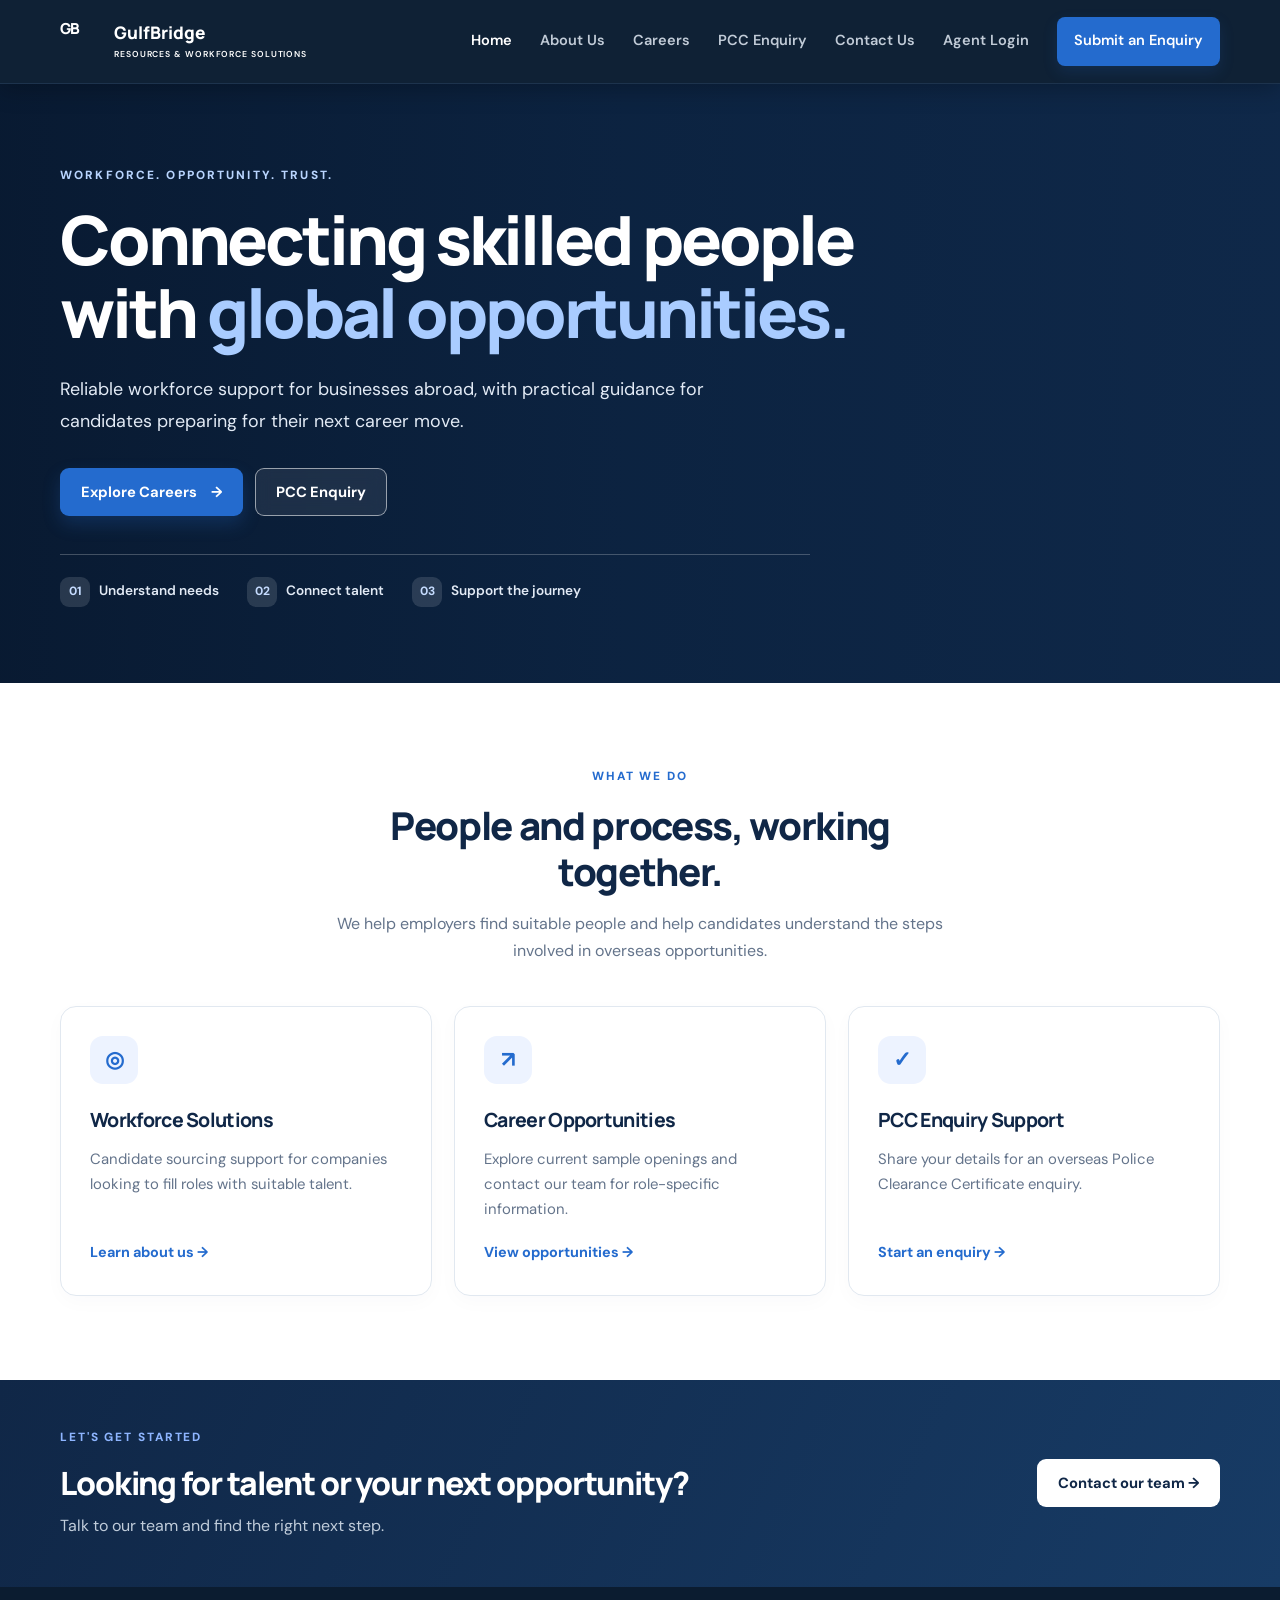
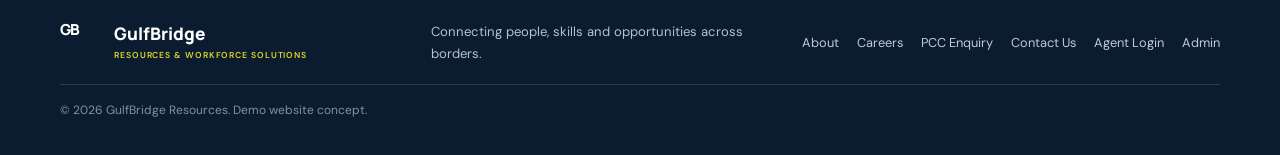
==== commit ac02abf2: "added a form for firect apply for user in carrer page" ====
--- a/index.html
+++ b/index.html
@@ -1,134 +1,28 @@
 <!DOCTYPE html>
 <html lang="en">
-
 <head>
-  <meta charset="UTF-8">
-  <meta name="viewport" content="width=device-width, initial-scale=1">
-  <title>A.N Resources | Workforce Solutions</title>
+  <meta charset="UTF-8"><meta name="viewport" content="width=device-width, initial-scale=1">
+  <title>GulfBridge Resources | A.N Service &amp; Consultancy</title>
   <link rel="stylesheet" href="css/style.css">
   <script src="js/script.js" defer></script>
 </head>
-
 <body>
-  <header class="site-header">
-    <div class="container nav-wrap">
-      <a class="brand" href="index.html">
-        <img class="brand-mark" src="css/logo.png" alt="A.N Resources logo">
-        <span>A.N</span><span class="brand-sub">SERVICE &amp; CONSULTANCY</span>
-      </a>
-      <button class="menu-toggle" aria-label="Toggle navigation" aria-expanded="false">☰</button>
-      <nav class="nav"><a class="active" href="index.html">Home</a><a href="about.html">About Us</a><a
-          href="careers.html">Careers</a><a href="pcc.html">PCC Enquiry</a>
-        <div class="nav-mega-wrap"><button class="nav-mega-trigger" type="button" aria-expanded="false">Attestation
-            <!-- <span aria-hidden="true">⌄</span> -->
-          </button>
-          <div class="nav-mega" hidden>
-            <div class="mega-feature">
-              <p class="eyebrow">ATTESTATION</p>
-              <h3>Certificate attestation</h3>
-              <p>Find the right route for your certificate, destination country and document type.</p><a
-                class="mega-cta" href="contact-us.html">Start my enquiry →</a>
-            </div>
-            <div class="mega-column">
-              <h4>BY OFFICE</h4><a href="contact-us.html">HRD attestation<small>Educational certificates</small></a><a
-                href="contact-us.html">Home attestation<small>Personal documents</small></a><a
-                href="contact-us.html">SDM and notary<small>The other state route</small></a><a
-                href="contact-us.html">MEA attestation<small>After the state step</small></a><a
-                href="contact-us.html">Apostille<small>Apostille Convention countries</small></a><a
-                href="contact-us.html">MOFA attestation<small>The last stamp, in the country</small></a><a
-                href="contact-us.html">Equivalency and Saudi QVP<small>UAE, Oman, Saudi Arabia</small></a>
-            </div>
-            <div class="mega-column mega-countries">
-              <h4>BY COUNTRY</h4>
-              <div class="mega-country-grid"><a href="contact-us.html">🇦🇪 UAE</a><a href="contact-us.html">🇴🇲
-                  Oman</a><a href="contact-us.html">🇶🇦 Qatar</a><a href="contact-us.html">🇲🇾 Malaysia</a><a
-                  href="contact-us.html">🇰🇼 Kuwait</a><a href="contact-us.html">🇪🇬 Egypt</a><a
-                  href="contact-us.html">🇧🇭 Bahrain</a><a href="contact-us.html">🇱🇾 Libya</a><a
-                  href="contact-us.html">🇸🇦 Saudi Arabia</a><a href="contact-us.html">🇨🇳 China</a></div>
-            </div>
-            <div class="mega-column">
-              <h4>BY DOCUMENT</h4><a href="contact-us.html">Marriage certificate<small>Spouse and family
-                  visas</small></a><a href="contact-us.html">Birth certificate<small>Child’s visa or
-                  school</small></a><a href="contact-us.html">Experience certificate<small>Jobs abroad, healthcare
-                  too</small></a><a href="contact-us.html">Commercial documents<small>Chamber of Commerce
-                  first</small></a>
-              <h4 class="mega-subhead">EVERY OTHER COUNTRY</h4><a href="contact-us.html">Find the route for your
-                country</a>
-              <h4 class="mega-subhead">TRANSLATION</h4><a href="contact-us.html">Certified translation</a><a
-                href="contact-us.html">Arabic translation</a><a href="contact-us.html">Malayalam translation</a>
-            </div>
-          </div>
-        </div><a href="contact-us.html">Contact Us</a><a href="agent-login.html">Agent Login</a><a class="nav-cta"
-          href="pcc.html">Submit an Enquiry</a>
-      </nav>
-    </div>
-  </header>
-  <main>
-    <section class="hero hero-photo">
-      <div class="container hero-photo-content">
-        <p class="eyebrow">WORKFORCE. OPPORTUNITY. TRUST.</p>
-        <h1>Connecting skilled people with <span>global opportunities.</span></h1>
-        <p class="lead">Reliable workforce support for businesses abroad, with practical guidance for candidates
-          preparing for their next career move.</p>
-        <div class="hero-actions"><a class="btn btn-primary" href="careers.html">Explore Careers <span>→</span></a><a
-            class="btn btn-glass" href="pcc.html">PCC Enquiry</a></div>
-        <div class="hero-proof"><span><b>01</b> Understand needs</span><span><b>02</b> Connect
-            talent</span><span><b>03</b> Support the journey</span></div>
-      </div>
-    </section>
-    <section class="section">
-      <div class="container">
-        <div class="section-heading">
-          <p class="eyebrow">WHAT WE DO</p>
-          <h2>People and process, working together.</h2>
-          <p>We help employers find suitable people and help candidates understand the steps involved in overseas
-            opportunities.</p>
-        </div>
-        <div class="feature-grid">
-          <article class="feature-card">
-            <div class="feature-icon">◎</div>
-            <h3>Workforce Solutions</h3>
-            <p>Candidate sourcing support for companies looking to fill roles with suitable talent.</p><a
-              href="about.html" class="text-link">Learn about us →</a>
-          </article>
-          <article class="feature-card">
-            <div class="feature-icon">↗</div>
-            <h3>Career Opportunities</h3>
-            <p>Explore current sample openings and contact our team for role-specific information.</p><a
-              href="careers.html" class="text-link">View opportunities →</a>
-          </article>
-          <article class="feature-card">
-            <div class="feature-icon">✓</div>
-            <h3>PCC Enquiry Support</h3>
-            <p>Share your details for an overseas Police Clearance Certificate enquiry.</p><a href="pcc.html"
-              class="text-link">Start an enquiry →</a>
-          </article>
-        </div>
-      </div>
-    </section>
-    <section class="cta-band">
-      <div class="container cta-content">
-        <div>
-          <p class="eyebrow">LET'S GET STARTED</p>
-          <h2>Looking for talent or your next opportunity?</h2>
-          <p>Talk to our team and find the right next step.</p>
-        </div><a class="btn btn-light" href="careers.html">Contact our team →</a>
-      </div>
-    </section>
-  </main>
-  <footer class="footer">
-    <div class="container footer-grid">
-      <a class="brand footer-brand" href="index.html">
-        <img class="brand-mark" src="css/logo.png" alt="A.N Resources logo">
-        <span>A.N<span class="brand-sub">service &amp; consultancy.</span></span>
-      </a>
-      <p>Connecting people, skills and opportunities across borders.</p>
-      <div class="footer-links"><a href="about.html">About</a><a href="careers.html">Careers</a><a href="pcc.html">PCC
-          Enquiry</a><a href="contact-us.html">Contact Us</a><a href="agent-login.html">Agent Login</a><a
-          href="admin-login.html">Admin</a></div><small>© <span class="year"></span> A.N service &amp; consultancy.
-      </small>
-    </div>
-  </footer>
-</body>
-
-</html>+<header class="site-header"><div class="container nav-wrap">
+  <a class="brand" href="index.html"><span class="brand-mark">GB</span><span>GulfBridge<span class="brand-sub">RESOURCES & WORKFORCE SOLUTIONS</span></span></a>
+  <button class="menu-toggle" aria-label="Toggle navigation" aria-expanded="false">☰</button>
+  <nav class="nav"><a class="active" href="index.html">Home</a><a href="about.html">About Us</a><a href="careers.html">Careers</a><a href="pcc.html">PCC Enquiry</a><a href="contact-us.html">Contact Us</a><a href="agent-login.html">Agent Login</a><a class="nav-cta" href="pcc.html">Submit an Enquiry</a></nav>
+</div></header>
+<main>
+<section class="hero hero-photo"><div class="container hero-photo-content">
+  <p class="eyebrow">WORKFORCE. OPPORTUNITY. TRUST.</p>
+  <h1>Connecting skilled people with <span>global opportunities.</span></h1>
+  <p class="lead">Reliable workforce support for businesses abroad, with practical guidance for candidates preparing for their next career move.</p>
+  <div class="hero-actions"><a class="btn btn-primary" href="careers.html">Explore Careers <span>→</span></a><a class="btn btn-glass" href="pcc.html">PCC Enquiry</a></div>
+  <div class="hero-proof"><span><b>01</b> Understand needs</span><span><b>02</b> Connect talent</span><span><b>03</b> Support the journey</span></div>
+</div></section>
+<section class="section"><div class="container"><div class="section-heading"><p class="eyebrow">WHAT WE DO</p><h2>People and process, working together.</h2><p>We help employers find suitable people and help candidates understand the steps involved in overseas opportunities.</p></div>
+<div class="feature-grid"><article class="feature-card"><div class="feature-icon">◎</div><h3>Workforce Solutions</h3><p>Candidate sourcing support for companies looking to fill roles with suitable talent.</p><a href="about.html" class="text-link">Learn about us →</a></article><article class="feature-card"><div class="feature-icon">↗</div><h3>Career Opportunities</h3><p>Explore current sample openings and contact our team for role-specific information.</p><a href="careers.html" class="text-link">View opportunities →</a></article><article class="feature-card"><div class="feature-icon">✓</div><h3>PCC Enquiry Support</h3><p>Share your details for an overseas Police Clearance Certificate enquiry.</p><a href="pcc.html" class="text-link">Start an enquiry →</a></article></div></div></section>
+<section class="cta-band"><div class="container cta-content"><div><p class="eyebrow">LET'S GET STARTED</p><h2>Looking for talent or your next opportunity?</h2><p>Talk to our team and find the right next step.</p></div><a class="btn btn-light" href="careers.html">Contact our team →</a></div></section>
+</main>
+<footer class="footer"><div class="container footer-grid"><a class="brand footer-brand" href="index.html"><span class="brand-mark">GB</span><span>GulfBridge<span class="brand-sub">RESOURCES & WORKFORCE SOLUTIONS</span></span></a><p>Connecting people, skills and opportunities across borders.</p><div class="footer-links"><a href="about.html">About</a><a href="careers.html">Careers</a><a href="pcc.html">PCC Enquiry</a><a href="contact-us.html">Contact Us</a><a href="agent-login.html">Agent Login</a><a href="admin-login.html">Admin</a></div><small>© <span class="year"></span> GulfBridge Resources. Demo website concept.</small></div></footer>
+</body></html>
--- a/css/style.css
+++ b/css/style.css
@@ -415,3 +415,32 @@
 @media(min-width:701px){.nav-mega-wrap:hover .nav-mega:not([hidden]){display:grid}}
 @media(max-width:1100px) and (min-width:701px){.nav-mega{right:-130px;width:min(900px,calc(100vw - 30px));grid-template-columns:1fr 1fr;max-height:75vh;overflow:auto}.nav-mega:before{left:40%}.nav-mega-wrap{position:static}}
 @media(max-width:700px){.nav-mega-wrap{display:block;width:100%}.site-header .nav .nav-mega-trigger{padding:12px 4px;width:100%;justify-content:space-between;border-bottom:1px solid #1d334d}.nav-mega{position:static;width:100%;grid-template-columns:1fr;gap:14px;padding:15px;margin:8px 0 12px;max-height:60vh;overflow:auto;border-radius:10px}.nav-mega:before{display:none}.nav-mega .mega-feature{padding:14px}.nav-mega .mega-country-grid{grid-template-columns:1fr 1fr}.site-header .nav .nav-mega a{padding:7px 0}}
+
+/* Career application (Apply button + form in job drawer) */
+.job-apply-wrap{margin-top:22px}
+.job-apply-wrap .btn{margin-top:0}
+.apply-back{border:0;background:transparent;color:var(--blue);font:700 .86rem 'DM Sans',sans-serif;cursor:pointer;padding:0;margin-bottom:14px}
+.apply-back:hover{text-decoration:underline}
+.apply-banner{background:#eef5ff;border:1px solid #d8e7ff;color:var(--navy);border-radius:10px;padding:12px 14px;font-size:.9rem;margin-bottom:14px}
+.job-drawer-content .privacy-banner{margin-bottom:16px;font-size:.82rem}
+.job-drawer-content .apply-form{padding:20px;box-shadow:none;border-radius:14px}
+.job-drawer-content .apply-form .form-grid{grid-template-columns:1fr}
+.job-drawer-content .apply-form .field.full{grid-column:auto}
+.job-drawer-content .apply-form .form-footer{flex-direction:column;align-items:stretch}
+.job-drawer-content .apply-form .form-footer p{max-width:none}
+.job-drawer-content .apply-form .form-footer .btn{width:100%}
+.apply-success{text-align:center;padding:30px 6px}
+.apply-success h3{margin:12px 0 10px}
+.apply-success p{color:#526277;font-size:.92rem}
+.apply-success-icon{display:grid;place-items:center;width:56px;height:56px;margin:0 auto;border-radius:50%;background:#e6f6f0;color:#147d61;font-size:1.6rem;font-weight:800}
+
+/* Admin: Career enquiries */
+.stat-card strong.stat-text{font-size:1.15rem;line-height:1.3;overflow-wrap:anywhere}
+.job-chip-panel{background:#fff;border:1px solid var(--line);border-radius:13px;padding:18px 22px;margin-bottom:25px}
+.job-chip-panel h3{font-size:1rem;margin:0 0 12px}
+.job-chips{display:flex;flex-wrap:wrap;gap:10px}
+.job-chip{display:inline-flex;align-items:center;gap:8px;padding:8px 14px;border:1px solid #d5dfeb;border-radius:30px;background:#fff;color:var(--navy);font:600 .83rem 'DM Sans',sans-serif;cursor:pointer;transition:.2s}
+.job-chip span{display:inline-grid;place-items:center;min-width:22px;height:22px;padding:0 6px;border-radius:11px;background:#edf3ff;color:var(--blue);font-size:.75rem;font-weight:800}
+.job-chip:hover{border-color:var(--blue)}
+.job-chip.active{background:var(--blue);border-color:var(--blue);color:#fff}
+.job-chip.active span{background:#ffffff2e;color:#fff}
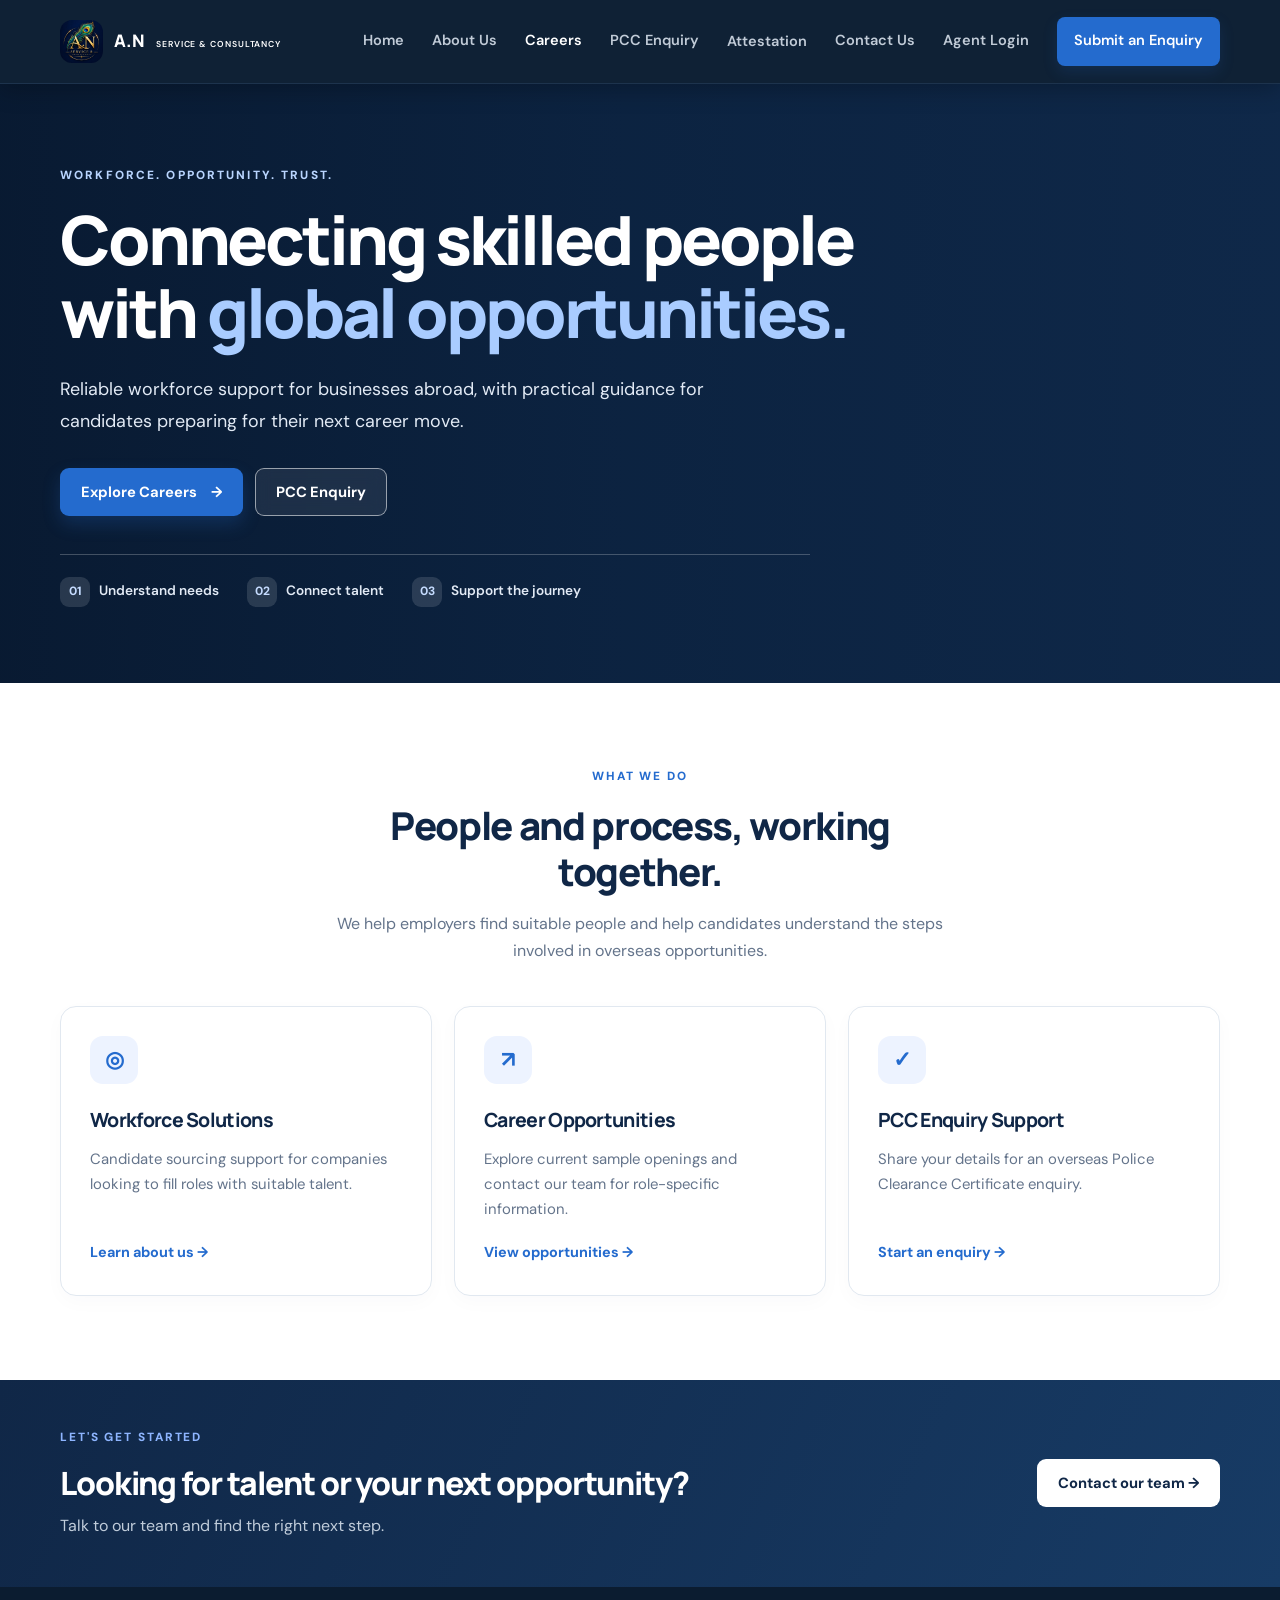
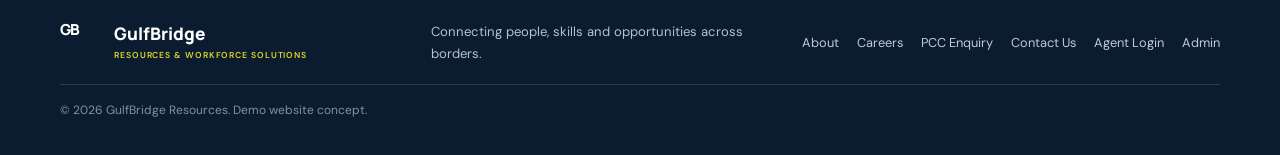
==== commit ee0e0d0a: "fix the bug of logo and navbar" ====
--- a/index.html
+++ b/index.html
@@ -1,28 +1,91 @@
 <!DOCTYPE html>
 <html lang="en">
+
 <head>
-  <meta charset="UTF-8"><meta name="viewport" content="width=device-width, initial-scale=1">
+  <meta charset="UTF-8">
+  <meta name="viewport" content="width=device-width, initial-scale=1">
   <title>GulfBridge Resources | A.N Service &amp; Consultancy</title>
   <link rel="stylesheet" href="css/style.css">
   <script src="js/script.js" defer></script>
 </head>
+
 <body>
-<header class="site-header"><div class="container nav-wrap">
-  <a class="brand" href="index.html"><span class="brand-mark">GB</span><span>GulfBridge<span class="brand-sub">RESOURCES & WORKFORCE SOLUTIONS</span></span></a>
-  <button class="menu-toggle" aria-label="Toggle navigation" aria-expanded="false">☰</button>
-  <nav class="nav"><a class="active" href="index.html">Home</a><a href="about.html">About Us</a><a href="careers.html">Careers</a><a href="pcc.html">PCC Enquiry</a><a href="contact-us.html">Contact Us</a><a href="agent-login.html">Agent Login</a><a class="nav-cta" href="pcc.html">Submit an Enquiry</a></nav>
-</div></header>
-<main>
-<section class="hero hero-photo"><div class="container hero-photo-content">
-  <p class="eyebrow">WORKFORCE. OPPORTUNITY. TRUST.</p>
-  <h1>Connecting skilled people with <span>global opportunities.</span></h1>
-  <p class="lead">Reliable workforce support for businesses abroad, with practical guidance for candidates preparing for their next career move.</p>
-  <div class="hero-actions"><a class="btn btn-primary" href="careers.html">Explore Careers <span>→</span></a><a class="btn btn-glass" href="pcc.html">PCC Enquiry</a></div>
-  <div class="hero-proof"><span><b>01</b> Understand needs</span><span><b>02</b> Connect talent</span><span><b>03</b> Support the journey</span></div>
-</div></section>
-<section class="section"><div class="container"><div class="section-heading"><p class="eyebrow">WHAT WE DO</p><h2>People and process, working together.</h2><p>We help employers find suitable people and help candidates understand the steps involved in overseas opportunities.</p></div>
-<div class="feature-grid"><article class="feature-card"><div class="feature-icon">◎</div><h3>Workforce Solutions</h3><p>Candidate sourcing support for companies looking to fill roles with suitable talent.</p><a href="about.html" class="text-link">Learn about us →</a></article><article class="feature-card"><div class="feature-icon">↗</div><h3>Career Opportunities</h3><p>Explore current sample openings and contact our team for role-specific information.</p><a href="careers.html" class="text-link">View opportunities →</a></article><article class="feature-card"><div class="feature-icon">✓</div><h3>PCC Enquiry Support</h3><p>Share your details for an overseas Police Clearance Certificate enquiry.</p><a href="pcc.html" class="text-link">Start an enquiry →</a></article></div></div></section>
-<section class="cta-band"><div class="container cta-content"><div><p class="eyebrow">LET'S GET STARTED</p><h2>Looking for talent or your next opportunity?</h2><p>Talk to our team and find the right next step.</p></div><a class="btn btn-light" href="careers.html">Contact our team →</a></div></section>
-</main>
-<footer class="footer"><div class="container footer-grid"><a class="brand footer-brand" href="index.html"><span class="brand-mark">GB</span><span>GulfBridge<span class="brand-sub">RESOURCES & WORKFORCE SOLUTIONS</span></span></a><p>Connecting people, skills and opportunities across borders.</p><div class="footer-links"><a href="about.html">About</a><a href="careers.html">Careers</a><a href="pcc.html">PCC Enquiry</a><a href="contact-us.html">Contact Us</a><a href="agent-login.html">Agent Login</a><a href="admin-login.html">Admin</a></div><small>© <span class="year"></span> GulfBridge Resources. Demo website concept.</small></div></footer>
-</body></html>+  <header class="site-header">
+    <div class="container nav-wrap">
+      <a class="brand" href="index.html">
+        <img class="brand-mark" src="css/logo.png" alt="A.N Resources logo">
+        <span>A.N</span><span class="brand-sub">SERVICE &amp; CONSULTANCY</span>
+      </a>
+      <button class="menu-toggle" aria-label="Toggle navigation" aria-expanded="false">☰</button>
+    <nav class="nav"><a href="index.html">Home</a><a href="about.html">About Us</a><a class="active"
+          href="careers.html">Careers</a><a href="pcc.html">PCC Enquiry</a><div class="nav-mega-wrap"><button class="nav-mega-trigger" type="button" aria-expanded="false">Attestation</button><div class="nav-mega" hidden><div class="mega-feature"><p class="eyebrow">ATTESTATION</p><h3>Certificate attestation</h3><p>Find the right route for your certificate, destination country and document type.</p><a class="mega-cta" href="contact-us.html">Start my enquiry →</a></div><div class="mega-column"><h4>BY OFFICE</h4><a href="contact-us.html">HRD attestation<small>Educational certificates</small></a><a href="contact-us.html">Home attestation<small>Personal documents</small></a><a href="contact-us.html">SDM and notary<small>The other state route</small></a><a href="contact-us.html">MEA attestation<small>After the state step</small></a><a href="contact-us.html">Apostille<small>Apostille Convention countries</small></a><a href="contact-us.html">MOFA attestation<small>The last stamp, in the country</small></a><a href="contact-us.html">Equivalency and Saudi QVP<small>UAE, Oman, Saudi Arabia</small></a></div><div class="mega-column mega-countries"><h4>BY COUNTRY</h4><div class="mega-country-grid"><a href="contact-us.html">🇦🇪 UAE</a><a href="contact-us.html">🇴🇲 Oman</a><a href="contact-us.html">🇶🇦 Qatar</a><a href="contact-us.html">🇲🇾 Malaysia</a><a href="contact-us.html">🇰🇼 Kuwait</a><a href="contact-us.html">🇪🇬 Egypt</a><a href="contact-us.html">🇧🇭 Bahrain</a><a href="contact-us.html">🇱🇾 Libya</a><a href="contact-us.html">🇸🇦 Saudi Arabia</a><a href="contact-us.html">🇨🇳 China</a></div></div><div class="mega-column"><h4>BY DOCUMENT</h4><a href="contact-us.html">Marriage certificate<small>Spouse and family visas</small></a><a href="contact-us.html">Birth certificate<small>Child’s visa or school</small></a><a href="contact-us.html">Experience certificate<small>Jobs abroad, healthcare too</small></a><a href="contact-us.html">Commercial documents<small>Chamber of Commerce first</small></a><h4 class="mega-subhead">EVERY OTHER COUNTRY</h4><a href="contact-us.html">Find the route for your country</a><h4 class="mega-subhead">TRANSLATION</h4><a href="contact-us.html">Certified translation</a><a href="contact-us.html">Arabic translation</a><a href="contact-us.html">Malayalam translation</a></div></div></div><a href="contact-us.html">Contact Us</a><a
+          href="agent-login.html">Agent Login</a><a class="nav-cta" href="pcc.html">Submit an Enquiry</a></nav>
+    </div>
+  </header>
+  <main>
+    <section class="hero hero-photo">
+      <div class="container hero-photo-content">
+        <p class="eyebrow">WORKFORCE. OPPORTUNITY. TRUST.</p>
+        <h1>Connecting skilled people with <span>global opportunities.</span></h1>
+        <p class="lead">Reliable workforce support for businesses abroad, with practical guidance for candidates
+          preparing for their next career move.</p>
+        <div class="hero-actions"><a class="btn btn-primary" href="careers.html">Explore Careers <span>→</span></a><a
+            class="btn btn-glass" href="pcc.html">PCC Enquiry</a></div>
+        <div class="hero-proof"><span><b>01</b> Understand needs</span><span><b>02</b> Connect
+            talent</span><span><b>03</b> Support the journey</span></div>
+      </div>
+    </section>
+    <section class="section">
+      <div class="container">
+        <div class="section-heading">
+          <p class="eyebrow">WHAT WE DO</p>
+          <h2>People and process, working together.</h2>
+          <p>We help employers find suitable people and help candidates understand the steps involved in overseas
+            opportunities.</p>
+        </div>
+        <div class="feature-grid">
+          <article class="feature-card">
+            <div class="feature-icon">◎</div>
+            <h3>Workforce Solutions</h3>
+            <p>Candidate sourcing support for companies looking to fill roles with suitable talent.</p><a
+              href="about.html" class="text-link">Learn about us →</a>
+          </article>
+          <article class="feature-card">
+            <div class="feature-icon">↗</div>
+            <h3>Career Opportunities</h3>
+            <p>Explore current sample openings and contact our team for role-specific information.</p><a
+              href="careers.html" class="text-link">View opportunities →</a>
+          </article>
+          <article class="feature-card">
+            <div class="feature-icon">✓</div>
+            <h3>PCC Enquiry Support</h3>
+            <p>Share your details for an overseas Police Clearance Certificate enquiry.</p><a href="pcc.html"
+              class="text-link">Start an enquiry →</a>
+          </article>
+        </div>
+      </div>
+    </section>
+    <section class="cta-band">
+      <div class="container cta-content">
+        <div>
+          <p class="eyebrow">LET'S GET STARTED</p>
+          <h2>Looking for talent or your next opportunity?</h2>
+          <p>Talk to our team and find the right next step.</p>
+        </div><a class="btn btn-light" href="careers.html">Contact our team →</a>
+      </div>
+    </section>
+  </main>
+  <footer class="footer">
+    <div class="container footer-grid"><a class="brand footer-brand" href="index.html"><span
+          class="brand-mark">GB</span><span>GulfBridge<span class="brand-sub">RESOURCES & WORKFORCE
+            SOLUTIONS</span></span></a>
+      <p>Connecting people, skills and opportunities across borders.</p>
+      <div class="footer-links"><a href="about.html">About</a><a href="careers.html">Careers</a><a href="pcc.html">PCC
+          Enquiry</a><a href="contact-us.html">Contact Us</a><a href="agent-login.html">Agent Login</a><a
+          href="admin-login.html">Admin</a></div><small>© <span class="year"></span> GulfBridge Resources. Demo website
+        concept.</small>
+    </div>
+  </footer>
+</body>
+
+</html>
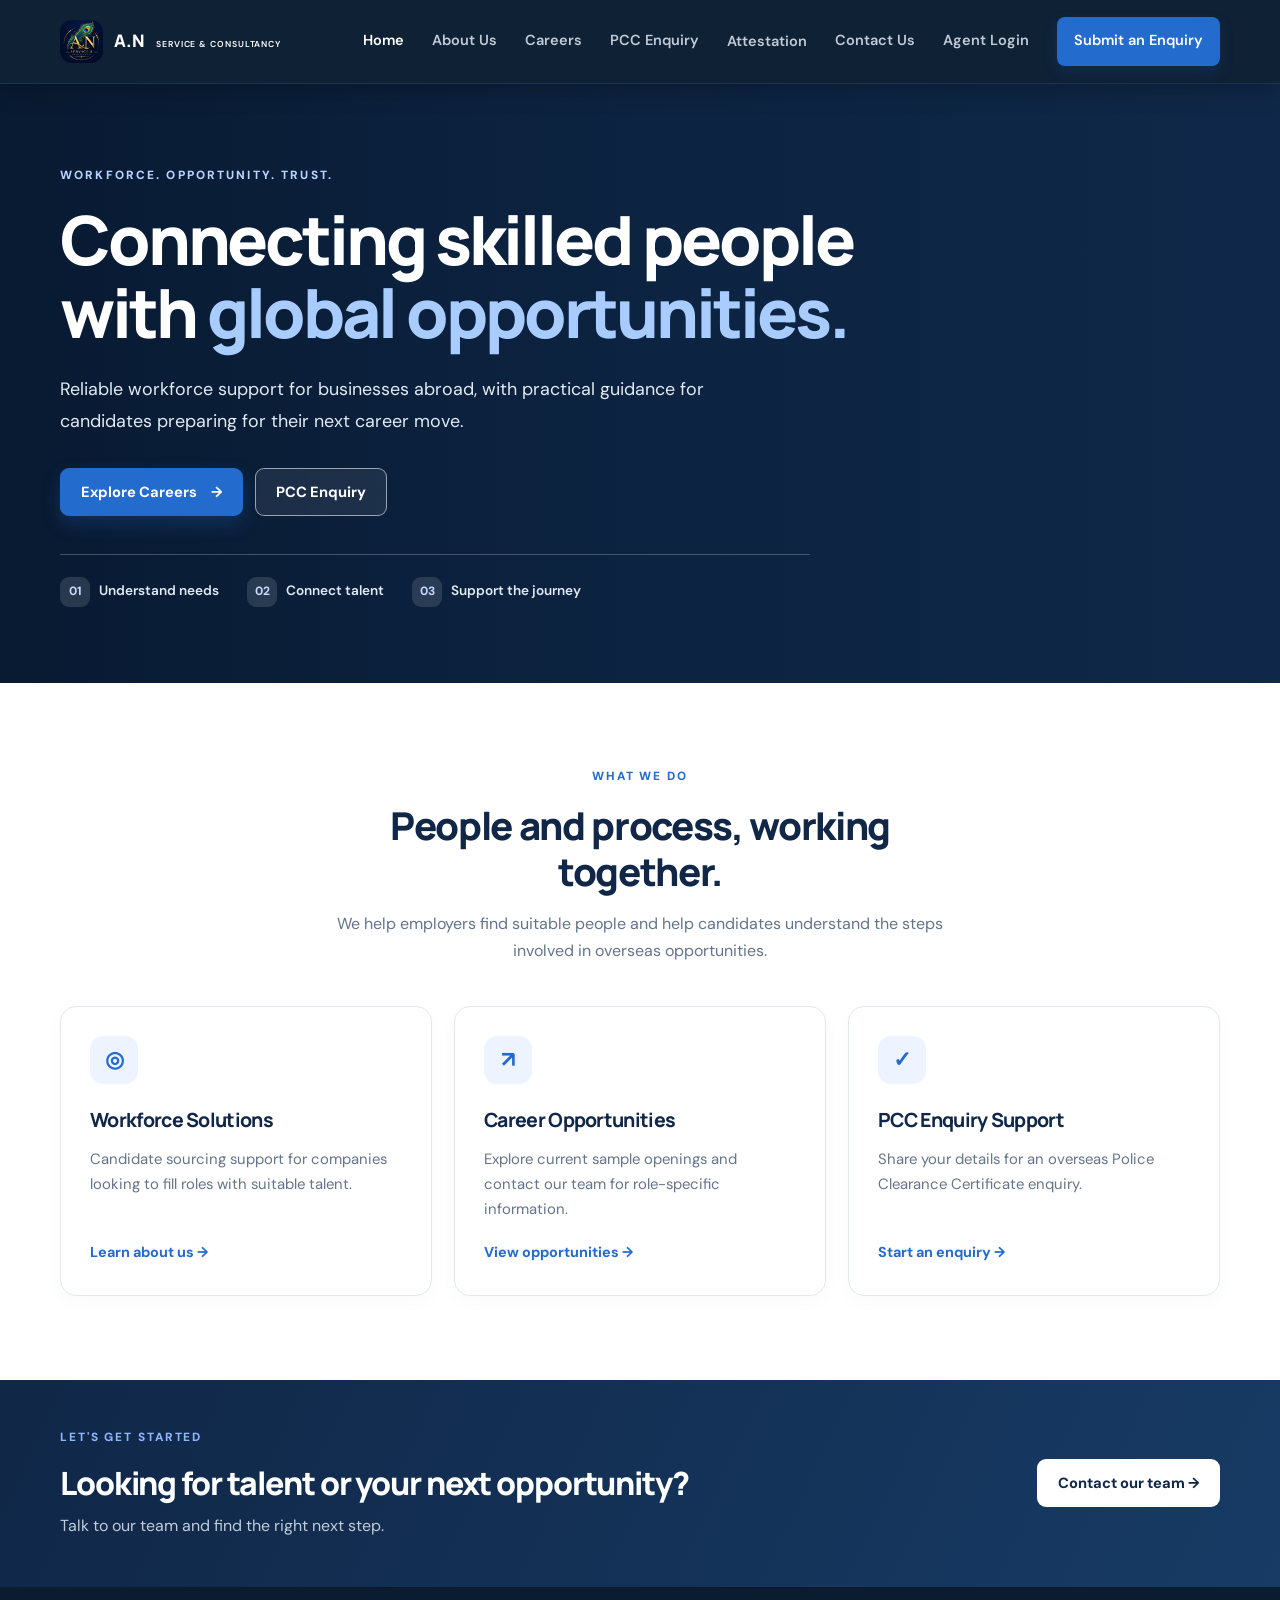
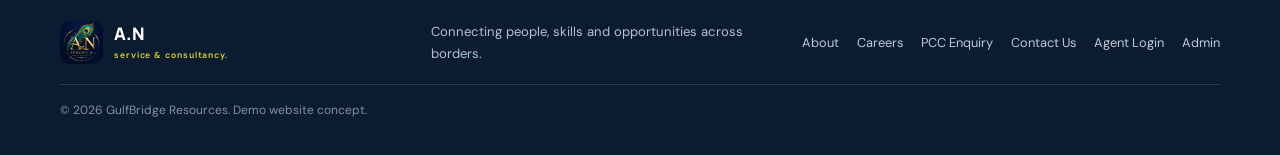
==== commit 518820f6: "fixing the footer and adding contact details" ====
--- a/index.html
+++ b/index.html
@@ -17,7 +17,7 @@
         <span>A.N</span><span class="brand-sub">SERVICE &amp; CONSULTANCY</span>
       </a>
       <button class="menu-toggle" aria-label="Toggle navigation" aria-expanded="false">☰</button>
-    <nav class="nav"><a href="index.html">Home</a><a href="about.html">About Us</a><a class="active"
+    <nav class="nav"><a class="active" href="index.html">Home</a><a href="about.html">About Us</a><a 
           href="careers.html">Careers</a><a href="pcc.html">PCC Enquiry</a><div class="nav-mega-wrap"><button class="nav-mega-trigger" type="button" aria-expanded="false">Attestation</button><div class="nav-mega" hidden><div class="mega-feature"><p class="eyebrow">ATTESTATION</p><h3>Certificate attestation</h3><p>Find the right route for your certificate, destination country and document type.</p><a class="mega-cta" href="contact-us.html">Start my enquiry →</a></div><div class="mega-column"><h4>BY OFFICE</h4><a href="contact-us.html">HRD attestation<small>Educational certificates</small></a><a href="contact-us.html">Home attestation<small>Personal documents</small></a><a href="contact-us.html">SDM and notary<small>The other state route</small></a><a href="contact-us.html">MEA attestation<small>After the state step</small></a><a href="contact-us.html">Apostille<small>Apostille Convention countries</small></a><a href="contact-us.html">MOFA attestation<small>The last stamp, in the country</small></a><a href="contact-us.html">Equivalency and Saudi QVP<small>UAE, Oman, Saudi Arabia</small></a></div><div class="mega-column mega-countries"><h4>BY COUNTRY</h4><div class="mega-country-grid"><a href="contact-us.html">🇦🇪 UAE</a><a href="contact-us.html">🇴🇲 Oman</a><a href="contact-us.html">🇶🇦 Qatar</a><a href="contact-us.html">🇲🇾 Malaysia</a><a href="contact-us.html">🇰🇼 Kuwait</a><a href="contact-us.html">🇪🇬 Egypt</a><a href="contact-us.html">🇧🇭 Bahrain</a><a href="contact-us.html">🇱🇾 Libya</a><a href="contact-us.html">🇸🇦 Saudi Arabia</a><a href="contact-us.html">🇨🇳 China</a></div></div><div class="mega-column"><h4>BY DOCUMENT</h4><a href="contact-us.html">Marriage certificate<small>Spouse and family visas</small></a><a href="contact-us.html">Birth certificate<small>Child’s visa or school</small></a><a href="contact-us.html">Experience certificate<small>Jobs abroad, healthcare too</small></a><a href="contact-us.html">Commercial documents<small>Chamber of Commerce first</small></a><h4 class="mega-subhead">EVERY OTHER COUNTRY</h4><a href="contact-us.html">Find the route for your country</a><h4 class="mega-subhead">TRANSLATION</h4><a href="contact-us.html">Certified translation</a><a href="contact-us.html">Arabic translation</a><a href="contact-us.html">Malayalam translation</a></div></div></div><a href="contact-us.html">Contact Us</a><a
           href="agent-login.html">Agent Login</a><a class="nav-cta" href="pcc.html">Submit an Enquiry</a></nav>
     </div>
@@ -76,9 +76,10 @@
     </section>
   </main>
   <footer class="footer">
-    <div class="container footer-grid"><a class="brand footer-brand" href="index.html"><span
-          class="brand-mark">GB</span><span>GulfBridge<span class="brand-sub">RESOURCES & WORKFORCE
-            SOLUTIONS</span></span></a>
+    <div class="container footer-grid"> <a class="brand footer-brand" href="index.html">
+        <img class="brand-mark" src="css/logo.png" alt="A.N Resources logo">
+        <span>A.N<span class="brand-sub">service &amp; consultancy.</span></span>
+      </a>
       <p>Connecting people, skills and opportunities across borders.</p>
       <div class="footer-links"><a href="about.html">About</a><a href="careers.html">Careers</a><a href="pcc.html">PCC
           Enquiry</a><a href="contact-us.html">Contact Us</a><a href="agent-login.html">Agent Login</a><a
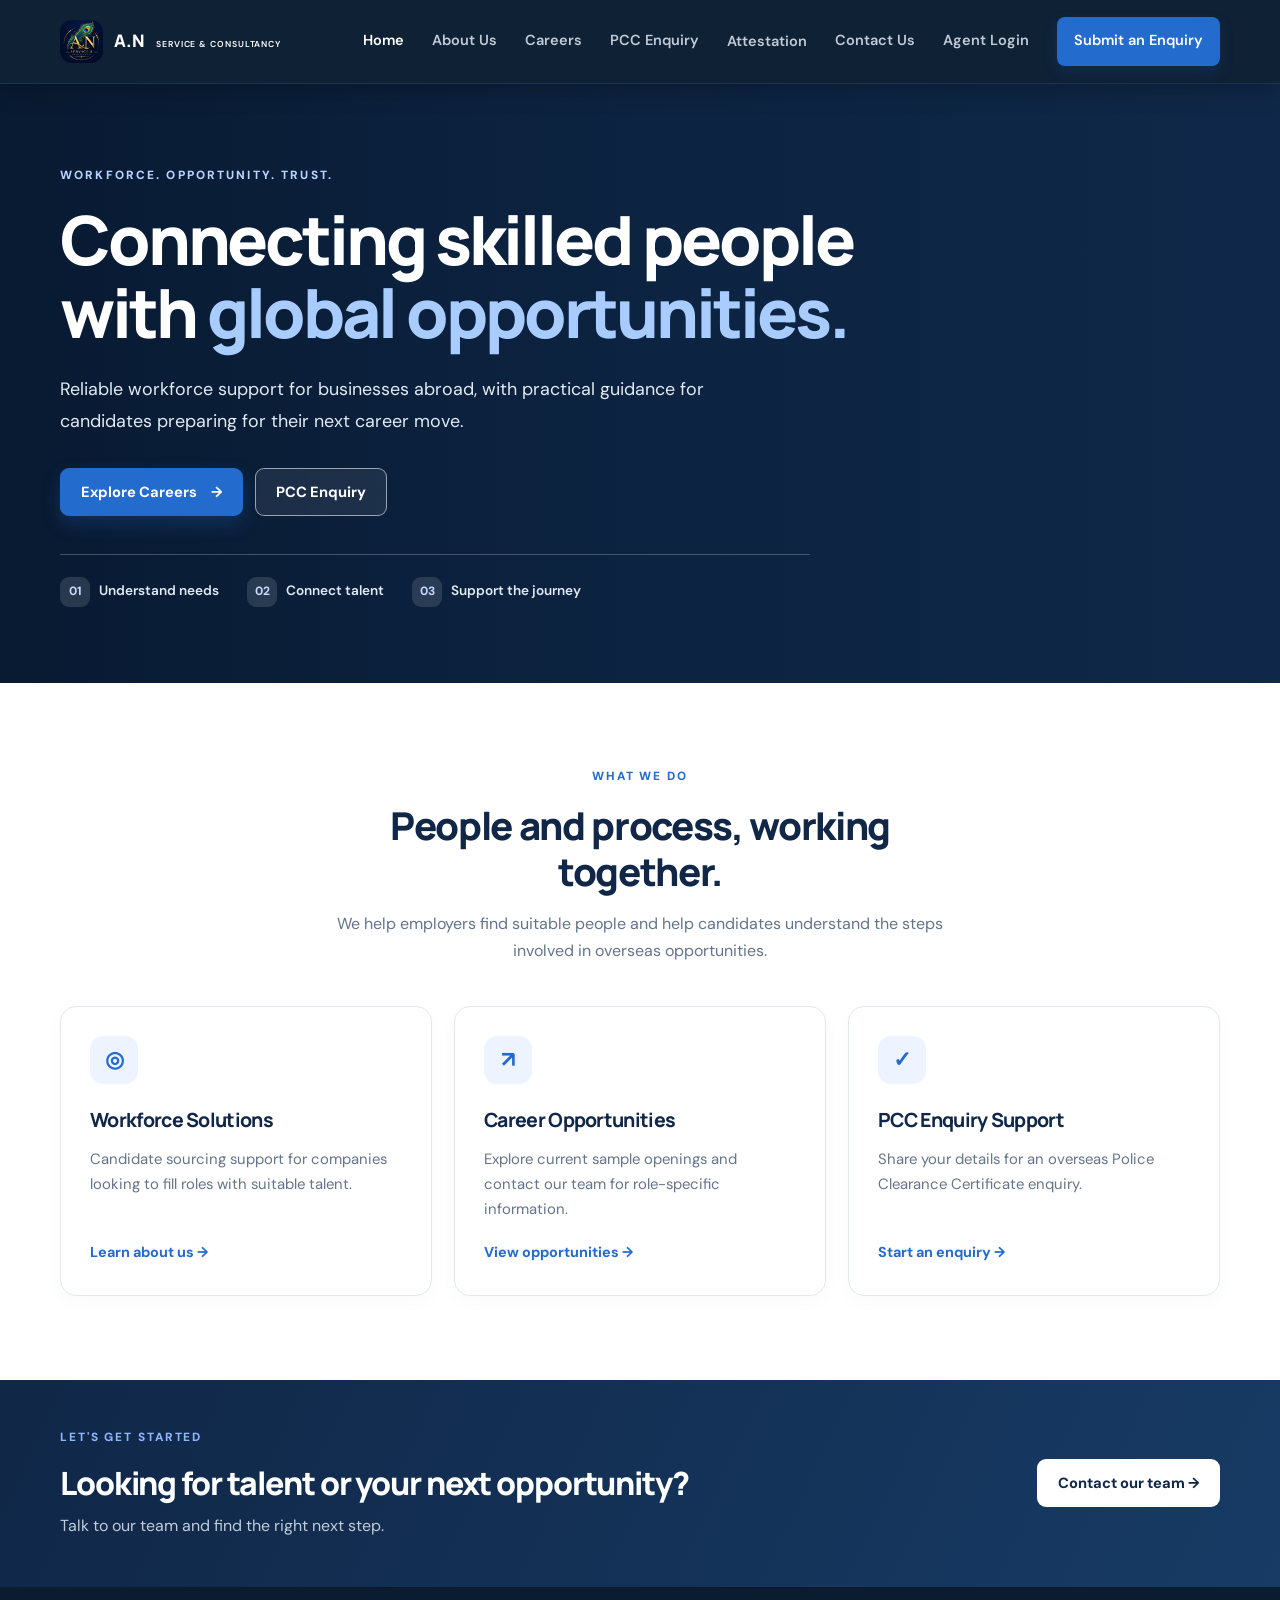
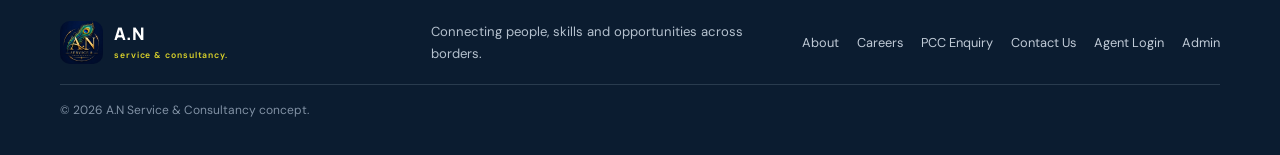
==== commit 4acd6d2b: "remove guldburg name" ====
--- a/index.html
+++ b/index.html
@@ -83,7 +83,7 @@
       <p>Connecting people, skills and opportunities across borders.</p>
       <div class="footer-links"><a href="about.html">About</a><a href="careers.html">Careers</a><a href="pcc.html">PCC
           Enquiry</a><a href="contact-us.html">Contact Us</a><a href="agent-login.html">Agent Login</a><a
-          href="admin-login.html">Admin</a></div><small>© <span class="year"></span> GulfBridge Resources. Demo website
+          href="admin-login.html">Admin</a></div><small>© <span class="year"></span> A.N Service &amp; Consultancy
         concept.</small>
     </div>
   </footer>
--- a/css/style.css
+++ b/css/style.css
@@ -1,4 +1,4 @@
-    @import url('https://fonts.googleapis.com/css2?family=DM+Sans:wght@400;500;600;700&family=Manrope:wght@400;500;600;700;800&display=swap');
+@import url('https://fonts.googleapis.com/css2?family=DM+Sans:wght@400;500;600;700&family=Manrope:wght@400;500;600;700;800&display=swap');
     :root{--navy:#142b45;--blue:#2463eb;--blue-dark:#1749b6;--teal:#1d9c91;--ink:#182b40;--muted:#64748b;--line:#e2e8f0;--soft:#f5f8fc;--white:#fff;--shadow:0 18px 50px rgba(20,43,69,.08)}
     *{box-sizing:border-box}html{scroll-behavior:smooth}body{margin:0;font-family:'DM Sans',sans-serif;color:var(--ink);line-height:1.65;background:#fff}h1,h2,h3{font-family:Manrope,sans-serif;line-height:1.2;letter-spacing:-.035em;color:var(--navy);margin:0 0 16px}h1{font-size:clamp(2.5rem,5vw,4.25rem);font-weight:800}h2{font-size:clamp(1.8rem,3vw,2.65rem);font-weight:800}h3{font-size:1.22rem;font-weight:750}p{margin:0 0 16px}.container{width:min(1160px,calc(100% - 48px));margin:0 auto}.site-header{height:84px;border-bottom:1px solid #edf1f6;background:rgba(255,255,255,.96);position:sticky;top:0;z-index:20;backdrop-filter:blur(12px)}.nav-wrap{height:100%;display:flex;align-items:center;justify-content:space-between;gap:28px}.brand{display:flex;align-items:center;gap:11px;text-decoration:none;color:var(--navy);font-family:Manrope,sans-serif;font-size:1.08rem;font-weight:800;line-height:1.2;white-space:nowrap}.brand-mark{display:grid;place-items:center;width:43px;height:43px;background:var(--navy);color:#fff;border-radius:12px;font-size:.95rem;letter-spacing:-.05em}.brand-sub{display:block;font:600 .54rem 'DM Sans',sans-serif;letter-spacing:.105em;color:#ded52a;margin-top:4px}.nav{display:flex;align-items:center;gap:28px}.nav a,.back-link{font-size:.91rem;text-decoration:none;color:#526277;font-weight:600;transition:.2s}.nav a:hover,.nav a.active,.back-link:hover{color:var(--blue)}.nav .nav-cta{background:var(--blue);color:#fff;padding:12px 17px;border-radius:8px}.nav .nav-cta:hover{background:var(--blue-dark);color:#fff}.menu-toggle{display:none;border:0;background:transparent;font-size:1.6rem;color:var(--navy)}.hero{padding:78px 0 84px;background:radial-gradient(ellipse at 90% 15%,#e9f1ff 0,transparent 33%),linear-gradient(180deg,#fbfdff,#fff)}.hero-grid{display:grid;grid-template-columns:1.05fr .95fr;align-items:center;gap:65px}.eyebrow{color:var(--blue);font-size:.74rem;letter-spacing:.16em;font-weight:800;margin:0 0 17px}.hero h1 span{color:var(--blue)}.lead{font-size:1.12rem;line-height:1.8;color:#627286;max-width:610px}.hero-actions{display:flex;gap:12px;flex-wrap:wrap;margin:29px 0 35px}.btn{display:inline-flex;align-items:center;justify-content:center;gap:14px;padding:13px 20px;border:1px solid transparent;border-radius:8px;font:700 .92rem 'DM Sans',sans-serif;text-decoration:none;cursor:pointer;transition:transform .2s,background .2s}.btn:hover{transform:translateY(-2px)}.btn-primary{background:var(--blue);color:#fff;box-shadow:0 7px 16px #2463eb2b}.btn-primary:hover{background:var(--blue-dark)}.btn-outline{background:#fff;border-color:#d5dfeb;color:var(--navy)}.btn-outline:hover{border-color:var(--blue);color:var(--blue)}.btn-light{background:#fff;color:var(--navy)}.btn-small{padding:10px 13px;font-size:.83rem;white-space:nowrap}.btn-full{width:100%;margin-top:8px}.trust-row{display:flex;gap:28px;border-top:1px solid var(--line);padding-top:22px}.trust-row div{display:flex;flex-direction:column}.trust-row strong{font-size:.9rem;color:var(--navy)}.trust-row small{font-size:.78rem;color:#8794a5}.hero-art{position:relative;min-height:420px;display:grid;place-items:center;background:linear-gradient(135deg,#e9f0fb,#f5f8ff);border-radius:28px;overflow:hidden}.hero-art:before,.hero-art:after{content:"";position:absolute;border:1px solid #d2dff1;border-radius:50%;width:420px;height:420px}.hero-art:after{width:310px;height:310px}.card-main{position:relative;z-index:1;background:#fff;border:1px solid #ffffffb8;border-radius:18px;box-shadow:0 25px 70px #193c681a;width:min(330px,80%);padding:29px}.art-icon{display:grid;place-items:center;width:43px;height:43px;background:#e9f0ff;color:var(--blue);border-radius:12px;font-size:1.5rem;margin-bottom:27px}.card-main h2{font-size:1.65rem}.card-main p:not(.eyebrow){color:var(--muted);font-size:.9rem}.art-line{height:1px;background:var(--line);margin:22px 0}.art-stats{display:grid;grid-template-columns:repeat(3,1fr);gap:10px}.art-stats div{display:flex;flex-direction:column}.art-stats strong{font-size:1.05rem;color:var(--blue)}.art-stats small{font-size:.66rem;color:var(--muted);line-height:1.35}.floating-tag{position:absolute;z-index:2;bottom:38px;right:12px;background:#fff;padding:12px 16px;border-radius:10px;box-shadow:var(--shadow);font-size:.78rem;font-weight:700}.dot{display:inline-block;width:8px;height:8px;background:var(--teal);border-radius:50%;margin-right:7px}.section{padding:84px 0}.section-heading{text-align:center;max-width:660px;margin:0 auto 42px}.section-heading>p:last-child{color:var(--muted)}.feature-grid{display:grid;grid-template-columns:repeat(3,1fr);gap:22px}.feature-card{padding:29px;border:1px solid var(--line);border-radius:15px;background:#fff;transition:.25s}.feature-card:hover{transform:translateY(-4px);box-shadow:var(--shadow);border-color:#c9d8f2}.feature-icon{display:grid;place-items:center;width:48px;height:48px;border-radius:13px;background:#edf3ff;color:var(--blue);font-size:1.4rem;font-weight:700;margin-bottom:24px}.feature-card p{font-size:.93rem;color:var(--muted);min-height:76px}.text-link{color:var(--blue);font-size:.9rem;text-decoration:none;font-weight:700}.text-link:hover{text-decoration:underline}.cta-band{background:var(--navy);padding:48px 0;color:#fff}.cta-content{display:flex;align-items:center;justify-content:space-between;gap:30px}.cta-band h2{color:#fff;font-size:2rem;margin-bottom:10px}.cta-band p:not(.eyebrow){color:#c0ccda;margin-bottom:0}.cta-band .eyebrow{color:#8eb5ff}.footer{background:#0f2135;color:#b5c1ce;padding:34px 0}.footer-grid{display:grid;grid-template-columns:1fr 1fr auto;gap:20px;align-items:center}.footer-brand{color:#fff}.footer-brand .brand-sub{color:#ded52a}.footer-grid>p{font-size:.82rem;margin:0}.footer-links{display:flex;gap:18px}.footer-links a{font-size:.8rem;text-decoration:none;color:#c1cbd7}.footer-links a:hover{color:#fff}.footer-grid>small{grid-column:1/-1;border-top:1px solid #293b4e;padding-top:16px;font-size:.75rem;color:#8191a4}.page-hero{padding:68px 0 64px;background:linear-gradient(120deg,#f4f8ff,#fbfdff);border-bottom:1px solid #edf2f8}.page-hero h1{font-size:clamp(2.4rem,4vw,3.5rem);max-width:850px}.page-hero .lead{max-width:760px}.split-section{display:grid;grid-template-columns:.8fr 1.2fr;gap:80px;align-items:start}.split-section>div:last-child{color:var(--muted);font-size:1.03rem}.soft-bg{background:var(--soft)}.jobs-heading{display:flex;align-items:end;justify-content:space-between;gap:20px;margin-bottom:25px}.jobs-heading h2{margin-bottom:0}.muted{color:var(--muted)}.jobs-list{display:grid;gap:16px}.job-card{display:grid;grid-template-columns:58px 1fr auto;gap:22px;align-items:center;border:1px solid var(--line);border-radius:14px;padding:23px 25px}.job-symbol{display:grid;place-items:center;width:52px;height:52px;background:#edf3ff;border-radius:13px;color:var(--blue);font-size:1.4rem}.job-type{font-size:.69rem;font-weight:800;letter-spacing:.12em;color:var(--blue)}.job-info h3{margin:5px 0 8px}.job-info p{font-size:.9rem;color:var(--muted);margin-bottom:11px}.job-meta{display:flex;gap:18px;flex-wrap:wrap;font-size:.78rem;color:#77869a}.notice{background:#fff9e9;border:1px solid #f4e3b6;color:#79622b;border-radius:9px;padding:14px 17px;font-size:.85rem;margin-top:24px}.form-layout{display:grid;grid-template-columns:.72fr 1.28fr;gap:42px;align-items:start}.form-aside{padding:14px 8px 0 0}.form-aside h2{font-size:2rem}.form-aside>p:not(.eyebrow){color:var(--muted)}.aside-note{display:flex;gap:12px;background:#eef5ff;border-radius:10px;padding:15px;margin:27px 0}.aside-note>span{display:grid;place-items:center;flex:0 0 24px;height:24px;border-radius:50%;background:#d8e7ff;color:var(--blue);font-weight:800}.aside-note p{font-size:.82rem;color:#506a8a;margin:0}.aside-contact{display:flex;flex-direction:column;gap:5px;border-top:1px solid var(--line);padding-top:24px}.aside-contact small{font-size:.72rem;color:#8996a7}.aside-contact strong{color:var(--navy)}.aside-contact a{color:var(--blue);text-decoration:none;font-weight:700}.pcc-form,.login-card{background:#fff;border:1px solid var(--line);border-radius:16px;padding:30px;box-shadow:var(--shadow)}.form-title{padding-bottom:22px;border-bottom:1px solid var(--line);margin-bottom:24px}.form-title h2{font-size:1.65rem;margin-bottom:8px}.form-title p{color:var(--muted);margin:0;font-size:.9rem}.form-grid{display:grid;grid-template-columns:1fr 1fr;gap:21px 18px}.field{display:flex;flex-direction:column;gap:8px}.field.full{grid-column:1/-1}.field label{font-size:.84rem;font-weight:700;color:#30445c}.field input:not([type=radio]):not([type=checkbox]),.field select,.table-toolbar input{width:100%;padding:12px 13px;border:1px solid #dbe3ed;border-radius:8px;background:#fff;font:400 .9rem 'DM Sans',sans-serif;color:var(--ink);outline:none}.field input:focus,.field select:focus,.table-toolbar input:focus{border-color:var(--blue);box-shadow:0 0 0 3px #2463eb18}.field input::placeholder{color:#a2adbb}.radio-row{display:flex;gap:22px;padding:7px 0}.radio-label{display:flex;align-items:center;gap:8px;font-weight:500!important}.radio-label input,.check-label input{accent-color:var(--blue);width:16px;height:16px}.check-label{display:flex;align-items:flex-start;gap:10px;font-weight:500!important;line-height:1.5}.check-label input{flex:0 0 auto;margin-top:3px}.form-footer{border-top:1px solid var(--line);margin-top:26px;padding-top:22px;display:flex;align-items:center;justify-content:space-between;gap:20px}.form-footer p{font-size:.76rem;color:var(--muted);max-width:300px;margin:0}.form-message{margin-top:15px;font-size:.88rem;font-weight:700}.form-message.success{color:#147d61}.form-message.error{color:#b42318}.admin-page{background:#f6f8fc;min-height:100vh}.login-wrap{min-height:calc(100vh - 170px);display:grid;place-items:center;padding:48px 24px}.login-card{width:min(440px,100%);padding:35px}.login-icon{display:grid;place-items:center;width:50px;height:50px;background:#eaf1ff;color:var(--blue);border-radius:14px;font-size:1.5rem;margin-bottom:23px}.login-card h1{font-size:2rem;margin-bottom:8px}.login-card>.muted{font-size:.9rem;margin-bottom:25px}.login-card .field{margin-bottom:18px}.demo-credentials{margin-top:22px;padding:14px;background:#f5f8fc;border-radius:8px;font-size:.82rem;color:#53647a}.demo-credentials p{font-size:.75rem;margin:8px 0 0}.login-error{color:#b42318;font-size:.85rem}.dashboard-actions{display:flex;align-items:center;gap:20px}.dashboard-title{display:flex;justify-content:space-between;align-items:center;gap:20px;margin-bottom:28px}.dashboard-title h1{font-size:2.4rem;margin-bottom:8px}.dashboard-title p{margin-bottom:0}.stats-grid{display:grid;grid-template-columns:repeat(3,1fr);gap:17px;margin-bottom:25px}.stat-card{padding:22px;background:#fff;border:1px solid var(--line);border-radius:12px;display:flex;flex-direction:column;gap:7px}.stat-card span{font-size:.83rem;color:var(--muted)}.stat-card strong{font:800 2rem Manrope,sans-serif;color:var(--navy)}.table-card{background:#fff;border:1px solid var(--line);border-radius:13px;overflow:hidden}.table-toolbar{display:flex;justify-content:space-between;align-items:center;gap:20px;padding:20px 22px;border-bottom:1px solid var(--line)}.table-toolbar h2{font-size:1.2rem;margin:0}.table-toolbar input{max-width:310px}.table-scroll{overflow-x:auto}table{width:100%;border-collapse:collapse;white-space:nowrap}th,td{text-align:left;padding:14px 16px;border-bottom:1px solid #edf1f6;font-size:.8rem}th{background:#f8fafc;color:#63748a;font-size:.72rem;text-transform:uppercase;letter-spacing:.05em}td{color:#41536a}td strong{display:block;color:var(--navy)}td small{color:#8794a5}.status-pill{display:inline-block;border-radius:30px;padding:4px 9px;font-size:.72rem;font-weight:700;background:#eef8f4;color:#16805f}.status-pill.yes{background:#fff2e8;color:#a44c13}.empty-state{text-align:center;padding:45px 20px}.empty-state>div{font-size:2rem;color:#91a1b5}.empty-state h3{margin:8px 0}.empty-state p{font-size:.86rem;color:var(--muted)}.modal-backdrop{position:fixed;inset:0;z-index:50;background:#10253c80;display:grid;place-items:center;padding:20px}.modal-backdrop[hidden]{display:none}.detail-modal{width:min(600px,100%);max-height:85vh;overflow:auto;background:#fff;border-radius:15px;padding:25px;box-shadow:var(--shadow)}.modal-heading{display:flex;justify-content:space-between;align-items:center;border-bottom:1px solid var(--line);padding-bottom:17px}.modal-heading h2{font-size:1.35rem;margin:0}.icon-button{border:0;background:#f0f4f9;border-radius:8px;width:34px;height:34px;font-size:1.5rem;cursor:pointer}.detail-grid{display:grid;grid-template-columns:1fr 1fr;gap:16px;padding-top:20px}.detail-item small{display:block;color:#8491a3;font-size:.72rem;margin-bottom:4px}.detail-item strong{font-size:.9rem;overflow-wrap:anywhere}.empty-hidden{display:none}.admin-page .footer{padding:22px 0}.admin-page .footer-grid{display:block}.admin-page .footer-grid small{border:0;padding:0}.dashboard-page{background:#f6f8fc}.dashboard-page .section{padding:42px 0}.dashboard-page .notice{margin-bottom:0}.dashboard-page .footer-grid{display:block}.dashboard-page .footer-grid small{border:0;padding:0}
     @media(max-width:900px){.nav{gap:16px}.nav a{font-size:.83rem}.hero-grid{gap:30px}.trust-row{gap:16px}.form-layout{gap:25px}.footer-grid{grid-template-columns:1fr 1fr}.footer-links{grid-column:1/-1}.split-section{gap:35px}}
@@ -444,3 +444,157 @@
 .job-chip:hover{border-color:var(--blue)}
 .job-chip.active{background:var(--blue);border-color:var(--blue);color:#fff}
 .job-chip.active span{background:#ffffff2e;color:#fff}
+
+/* Careers: category slider */
+.category-section{background:#fff}
+.slider-head-side{display:flex;align-items:center;gap:18px}
+.slider-head-side .muted{margin:0;font-size:.88rem}
+.slider-controls{display:flex;gap:10px}
+.slider-btn{display:grid;place-items:center;width:44px;height:44px;border:1px solid #d5dfeb;border-radius:12px;background:#fff;color:var(--navy);font:700 1.6rem/1 'DM Sans',sans-serif;cursor:pointer;transition:border-color .2s,color .2s,opacity .2s}
+.slider-btn:hover:not(:disabled){border-color:var(--blue);color:var(--blue)}
+.slider-btn:disabled{color:#a9b7c9;background:#f3f6fa;cursor:default}
+.slider-btn:focus-visible,.job-slider-track:focus-visible{outline:3px solid #9fc2ff;outline-offset:2px}
+.job-slider-track{display:flex;gap:22px;overflow-x:auto;scroll-snap-type:x mandatory;scroll-behavior:smooth;padding:6px 2px 20px;scrollbar-width:thin;scrollbar-color:#c7d7ee transparent;-webkit-overflow-scrolling:touch;overscroll-behavior-x:contain}
+.job-slider-track>.job-card{flex:0 0 calc((100% - 44px)/3);height:auto;scroll-snap-align:start}
+@media(max-width:980px){.job-slider-track>.job-card{flex-basis:calc((100% - 22px)/2)}}
+@media(max-width:700px){.slider-head-side{width:100%;justify-content:space-between}.job-slider-track{gap:16px}.job-slider-track>.job-card{flex-basis:84%}}
+@media(prefers-reduced-motion:reduce){.job-slider-track{scroll-behavior:auto}}
+
+/* Careers: photo hero, background and layout of merged openings section */
+.page-hero.careers-hero{position:relative;border-bottom:0;padding:92px 0 86px;background:linear-gradient(90deg,rgba(8,25,48,.62) 0%,rgba(11,34,63,.46) 55%,rgba(13,42,76,.2) 100%),url('472873.jpg') center 46%/cover no-repeat,#102747}
+.page-hero.careers-hero .eyebrow{color:#b9d5ff}
+.page-hero.careers-hero h1{color:#fff}
+.page-hero.careers-hero .lead{color:#e2eaf5}
+.careers-bg{--careers-photo:url('472873.jpg');background:linear-gradient(180deg,rgba(8,25,48,.5) 0%,rgba(11,34,63,.42) 100%),var(--careers-photo) center/cover fixed no-repeat #0b1c30}
+.careers-bg .jobs-heading h2,.careers-bg .block-title{color:#fff}
+.careers-bg .eyebrow{color:#b9d5ff}
+.careers-bg .muted{color:#cfdcec}
+@supports(-webkit-touch-callout:none){.careers-bg{background-attachment:scroll}}
+.block-title{font-size:1.25rem;margin:0 0 4px}
+.managed-block{margin-bottom:46px}
+.managed-block .block-title{margin-bottom:16px}
+.managed-block:has(.managed-jobs-list:empty){display:none}
+.category-head{display:flex;align-items:flex-end;justify-content:space-between;gap:20px;margin-bottom:18px}
+.category-head .muted{margin:0;font-size:.9rem}
+@media(max-width:700px){.page-hero.careers-hero{padding:56px 0 52px}.category-head{align-items:flex-start}}
+
+/* ===== Career apply: full-screen form page ===== */
+body.apply-open{overflow:hidden}
+.apply-overlay{
+  --apply-bg:url('472873.jpg');
+  position:fixed;inset:0;z-index:300;overflow-y:auto;
+  background:linear-gradient(135deg,rgba(8,25,48,.55) 0%,rgba(11,34,63,.42) 55%,rgba(13,42,76,.28) 100%),var(--apply-bg) center 46%/cover no-repeat #0b1c30;
+  opacity:0;transition:opacity .25s;
+}
+.apply-overlay.open{opacity:1}
+.apply-topbar{position:sticky;top:0;z-index:2;height:72px;background:#0f2135;border-bottom:1px solid #1d334d;box-shadow:0 5px 22px rgba(0,0,0,.25)}
+.apply-topbar .nav-wrap{height:100%}
+.apply-topbar .brand,.apply-topbar .brand span{color:#fff}
+.apply-topbar .brand-sub{color:#ded52a}
+.apply-close{border:1px solid rgba(255,255,255,.35);background:rgba(255,255,255,.08);color:#fff;border-radius:8px;padding:9px 15px;font:700 .85rem 'DM Sans',sans-serif;cursor:pointer;transition:background .2s}
+.apply-close:hover{background:rgba(255,255,255,.18)}
+.apply-body{max-width:860px;padding:46px 0 80px}
+.apply-intro .eyebrow{color:#b9d5ff}
+.apply-intro h1{color:#fff;font-size:clamp(2rem,4vw,3.1rem);margin-bottom:12px}
+.apply-intro .lead{color:#e2eaf5;max-width:640px;margin-bottom:22px}
+.apply-overlay .privacy-banner{background:rgba(11,28,48,.5);border:1px solid rgba(255,255,255,.28);color:#eaf1fb;backdrop-filter:blur(8px);border-radius:10px;padding:13px 16px;font-size:.85rem;margin-bottom:20px}
+.apply-overlay .apply-form-page{background:rgba(255,255,255,.95);backdrop-filter:blur(14px) saturate(140%);border:1px solid rgba(255,255,255,.6);border-radius:20px;padding:34px;box-shadow:0 28px 70px rgba(4,14,28,.45);margin-top:0}
+.apply-overlay .apply-banner{background:#eef5ff;border:1px solid #d8e7ff;color:var(--navy);border-radius:10px;padding:12px 14px;font-size:.92rem;margin-bottom:22px}
+.apply-overlay .apply-form .form-grid{grid-template-columns:1fr 1fr}
+.apply-overlay .apply-form .field.full{grid-column:1/-1}
+.apply-overlay .field[hidden]{display:none}
+.apply-success-full{background:rgba(255,255,255,.95);border-radius:20px;padding:50px 30px;box-shadow:0 28px 70px rgba(4,14,28,.45)}
+@media(max-width:700px){
+  .apply-body{padding:30px 0 56px}
+  .apply-overlay .apply-form-page{padding:22px;border-radius:16px}
+  .apply-overlay .apply-form .form-grid{grid-template-columns:1fr}
+  .apply-overlay .apply-form .field.full{grid-column:auto}
+  .apply-topbar .brand-sub{display:none}
+}
+
+/* ===== Careers page: glass-style cards that match the blue photo background ===== */
+.careers-bg .job-search{background:rgba(11,28,48,.5);border:1px solid rgba(255,255,255,.22);backdrop-filter:blur(12px);-webkit-backdrop-filter:blur(12px);box-shadow:0 10px 30px rgba(4,14,28,.25)}
+.careers-bg .job-search>label{color:#fff}
+.careers-bg .job-search-control>span{color:#9fc2ff}
+.careers-bg .job-search-control input{background:rgba(255,255,255,.1);border:1px solid rgba(255,255,255,.3);color:#fff}
+.careers-bg .job-search-control input::placeholder{color:rgba(230,238,250,.6)}
+.careers-bg .job-search-control input:focus{background:rgba(255,255,255,.16);border-color:#9fc2ff;box-shadow:0 0 0 3px rgba(159,194,255,.3)}
+.careers-bg .job-search .btn-outline{background:rgba(255,255,255,.08);border-color:rgba(255,255,255,.4);color:#fff}
+.careers-bg .job-search .btn-outline:hover{background:rgba(255,255,255,.18);border-color:#fff;color:#fff}
+.careers-bg .job-search-hint{color:#cfdcec}
+.careers-bg .job-search-empty{background:rgba(255,255,255,.08);border:1px dashed rgba(255,255,255,.35);color:#e2eaf5}
+.careers-bg .job-card{background:rgba(11,28,48,.5);border:1px solid rgba(255,255,255,.2);backdrop-filter:blur(12px);-webkit-backdrop-filter:blur(12px);box-shadow:0 12px 32px rgba(4,14,28,.28)}
+.careers-bg .job-card:hover{background:rgba(11,28,48,.62);border-color:rgba(159,194,255,.65);box-shadow:0 18px 40px rgba(4,14,28,.4)}
+.careers-bg .job-card .job-info h3{color:#fff}
+.careers-bg .job-card .job-info p{color:#d5e1f1}
+.careers-bg .job-card .job-type{color:#9fc2ff}
+.careers-bg .job-card .job-symbol{background:rgba(255,255,255,.14);color:#cfe1ff}
+.careers-bg .job-card .job-meta{color:#b9c9de;border-top:1px solid rgba(255,255,255,.18)}
+.careers-bg .managed-job-card .job-meta{border-top-color:rgba(255,255,255,.18)}
+.careers-bg .managed-job-image{background:rgba(255,255,255,.1)}
+.careers-bg .slider-btn{background:rgba(255,255,255,.1);border:1px solid rgba(255,255,255,.35);color:#fff}
+.careers-bg .slider-btn:hover:not(:disabled){background:rgba(255,255,255,.2);border-color:#fff;color:#fff}
+.careers-bg .slider-btn:disabled{background:rgba(255,255,255,.04);border-color:rgba(255,255,255,.15);color:rgba(255,255,255,.35)}
+.careers-bg .job-slider-track{scrollbar-color:rgba(255,255,255,.4) transparent}
+@supports not ((backdrop-filter:blur(1px)) or (-webkit-backdrop-filter:blur(1px))){.careers-bg .job-card,.careers-bg .job-search{background:rgba(16,39,71,.85)}}
+
+/* ===== Job details side drawer: dark glass to match the Careers page ===== */
+.job-drawer{background:linear-gradient(165deg,rgba(11,28,48,.97) 0%,rgba(16,39,71,.96) 100%);border-left:1px solid rgba(255,255,255,.18);backdrop-filter:blur(18px);-webkit-backdrop-filter:blur(18px);box-shadow:-20px 0 55px rgba(4,14,28,.5);color:#e2eaf5}
+.job-drawer-header{background:rgba(255,255,255,.06);border-bottom:1px solid rgba(255,255,255,.16)}
+.job-drawer-header .eyebrow{color:#9fc2ff}
+.job-drawer-header h2{color:#fff}
+.job-drawer .icon-button{background:rgba(255,255,255,.1);border:1px solid rgba(255,255,255,.3);color:#fff;transition:background .2s}
+.job-drawer .icon-button:hover{background:rgba(255,255,255,.2)}
+.job-drawer-content{scrollbar-width:thin;scrollbar-color:rgba(255,255,255,.35) transparent}
+.job-drawer-content .job-info p,.job-drawer-content .job-drawer-description p{color:#d5e1f1}
+.job-drawer-content .job-type{color:#9fc2ff}
+.job-drawer-content .job-symbol{background:rgba(255,255,255,.14);color:#cfe1ff}
+.job-drawer-content .job-meta{color:#b9c9de;border-top:1px solid rgba(255,255,255,.18);border-bottom:1px solid rgba(255,255,255,.18)}
+.job-drawer-extra{background:rgba(255,255,255,.07);border:1px solid rgba(255,255,255,.18)}
+.job-drawer-extra p{color:#d5e1f1}
+.job-drawer-contact{border-top:1px solid rgba(255,255,255,.18)}
+.job-drawer-contact h3{color:#fff}
+.job-drawer-contact h4{color:#fff}
+.job-drawer-contact p{color:#d5e1f1}
+.job-drawer-contact strong{color:#fff}
+.job-drawer-contact a{color:#9fc2ff}
+.job-detail-copy h3{color:#fff}
+.job-detail-copy p{color:#d5e1f1}
+.job-detail-photo{background:rgba(255,255,255,.08)}
+
+/* ===== Apply form: dark glass card, white text, glass inputs ===== */
+.apply-overlay .apply-form-page{background:rgba(11,28,48,.55);border:1px solid rgba(255,255,255,.28);backdrop-filter:blur(20px) saturate(150%);-webkit-backdrop-filter:blur(20px) saturate(150%);box-shadow:0 28px 70px rgba(4,14,28,.45),inset 0 1px 0 rgba(255,255,255,.3);color:#f4f8ff;color-scheme:dark}
+.apply-overlay .apply-form-page .form-title{border-bottom-color:rgba(255,255,255,.2)}
+.apply-overlay .apply-form-page .form-title h2{color:#fff}
+.apply-overlay .apply-form-page .form-title p,.apply-overlay .apply-form-page .form-footer p{color:#cfdcec}
+.apply-overlay .apply-form-page .form-footer{border-top-color:rgba(255,255,255,.2)}
+.apply-overlay .apply-form-page .field>label{color:#eaf1fb}
+.apply-overlay .apply-form-page .radio-label{color:#f4f8ff}
+.apply-overlay .apply-form-page .field input:not([type=radio]):not([type=checkbox]),
+.apply-overlay .apply-form-page .field select,
+.apply-overlay .apply-form-page .field textarea{background:rgba(255,255,255,.12);border:1px solid rgba(255,255,255,.32);color:#fff}
+.apply-overlay .apply-form-page .field input::placeholder,
+.apply-overlay .apply-form-page .field textarea::placeholder{color:rgba(230,238,250,.55)}
+.apply-overlay .apply-form-page .field input:focus,
+.apply-overlay .apply-form-page .field select:focus,
+.apply-overlay .apply-form-page .field textarea:focus{background:rgba(255,255,255,.2);border-color:#9fc2ff;box-shadow:0 0 0 3px rgba(159,194,255,.3)}
+.apply-overlay .apply-form-page .field input[readonly]{background:rgba(255,255,255,.06);color:#cfdcec}
+.apply-overlay .apply-form-page .field select option{background:#102747;color:#fff}
+.apply-overlay .apply-form-page .apply-banner{background:rgba(159,194,255,.16);border:1px solid rgba(159,194,255,.4);color:#fff}
+.apply-overlay .apply-form-page .form-message.success{color:#7be0b5}
+.apply-overlay .apply-form-page .form-message.error{color:#ffb4b4}
+.apply-success-full{background:rgba(11,28,48,.55);border:1px solid rgba(255,255,255,.28);backdrop-filter:blur(20px);-webkit-backdrop-filter:blur(20px);color:#fff}
+.apply-success-full h3{color:#fff}
+.apply-success-full p{color:#d5e1f1}
+.apply-success-full .apply-success-icon{background:rgba(123,224,181,.18);color:#7be0b5}
+@supports not ((backdrop-filter:blur(1px)) or (-webkit-backdrop-filter:blur(1px))){.apply-overlay .apply-form-page,.apply-success-full,.job-drawer{background:rgba(16,39,71,.96)}}
+
+/* Readable headings directly on the lighter photo */
+.page-hero.careers-hero h1,.page-hero.careers-hero .lead,.careers-bg .jobs-heading h2,.careers-bg .block-title,.careers-bg .jobs-heading .muted,.careers-bg .category-head .muted,.apply-intro h1,.apply-intro .lead{text-shadow:0 2px 14px rgba(4,14,28,.55)}
+
+/* ===== Careers categories: full grid (3 columns, rows, page scrolls vertically) ===== */
+.job-slider-track{display:grid;grid-template-columns:repeat(3,minmax(0,1fr));gap:22px;overflow:visible;overflow-x:visible;scroll-snap-type:none;scroll-behavior:auto;padding:6px 0 0}
+.job-slider-track>.job-card{flex:none;width:auto;height:100%;scroll-snap-align:none}
+.job-slider-track:focus-visible{outline:none}
+@media(max-width:980px){.job-slider-track{grid-template-columns:repeat(2,minmax(0,1fr))}}
+@media(max-width:700px){.job-slider-track{grid-template-columns:1fr;gap:16px}}
